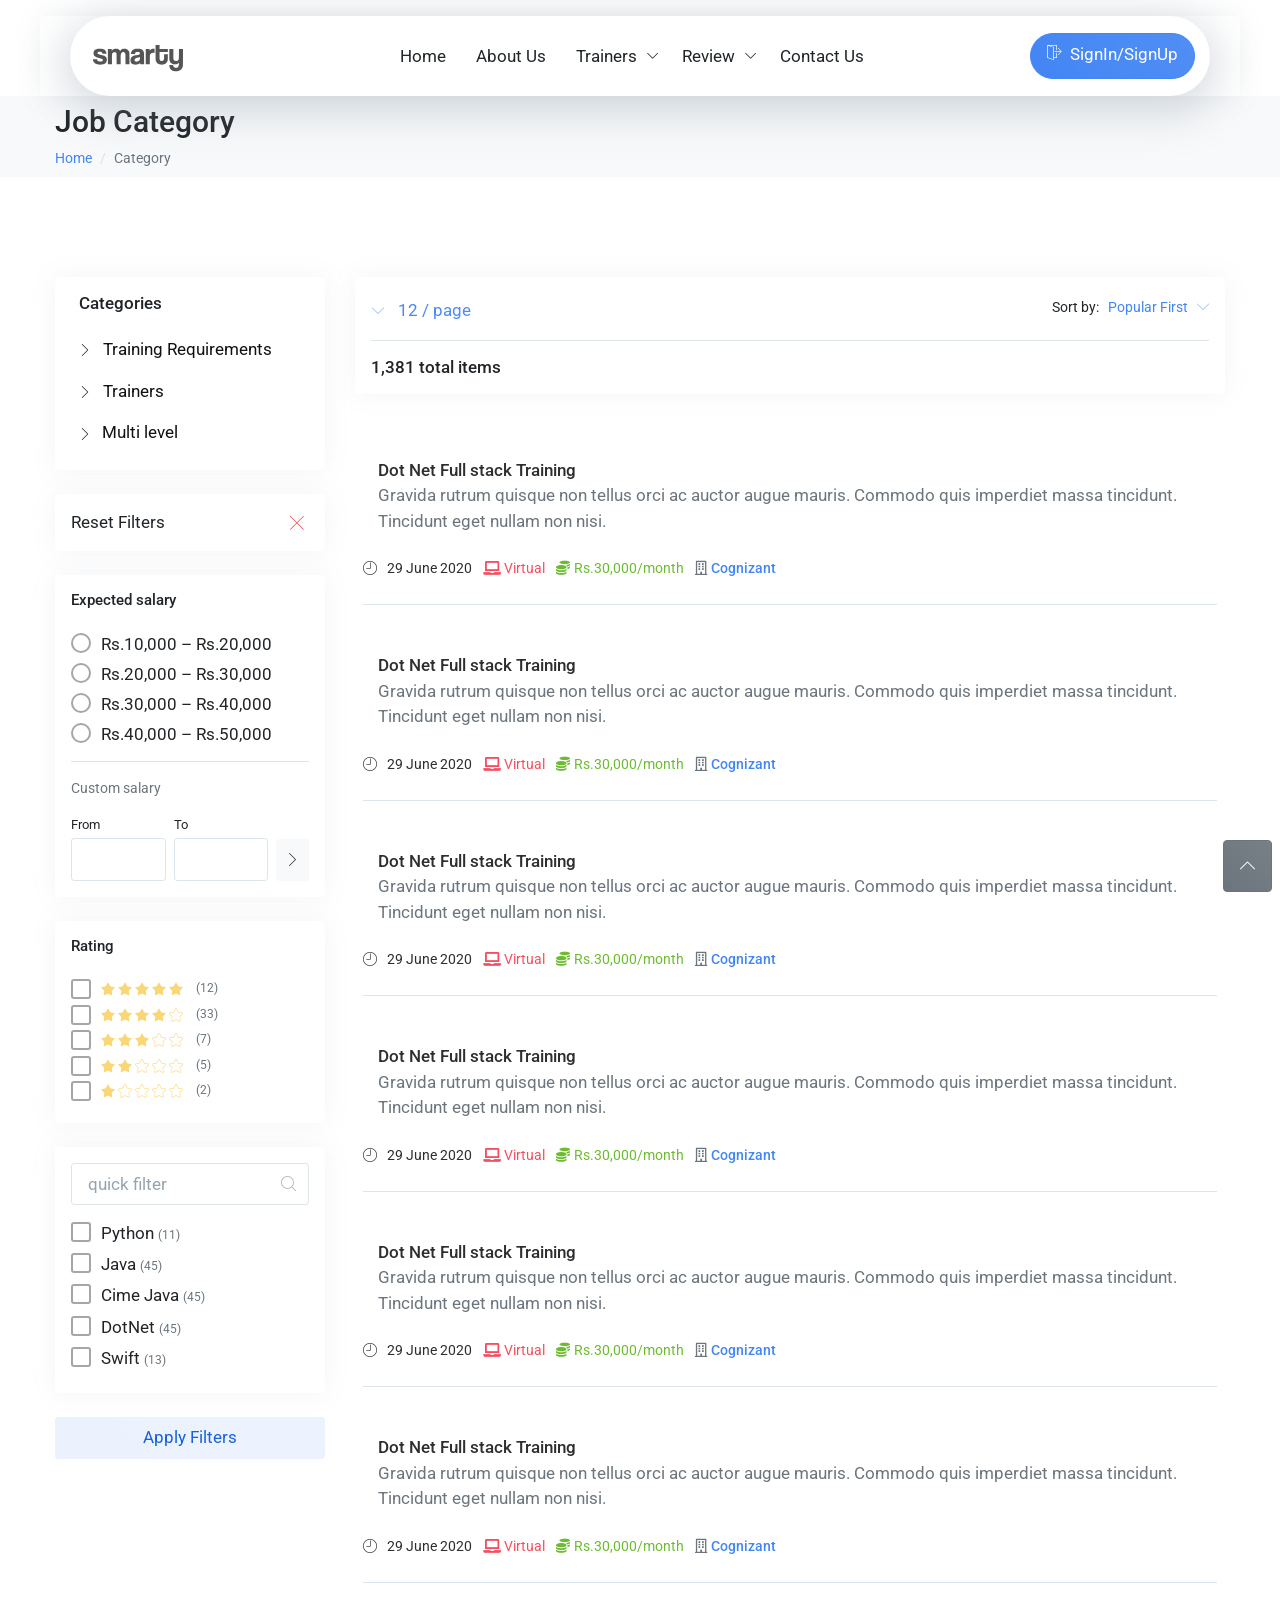
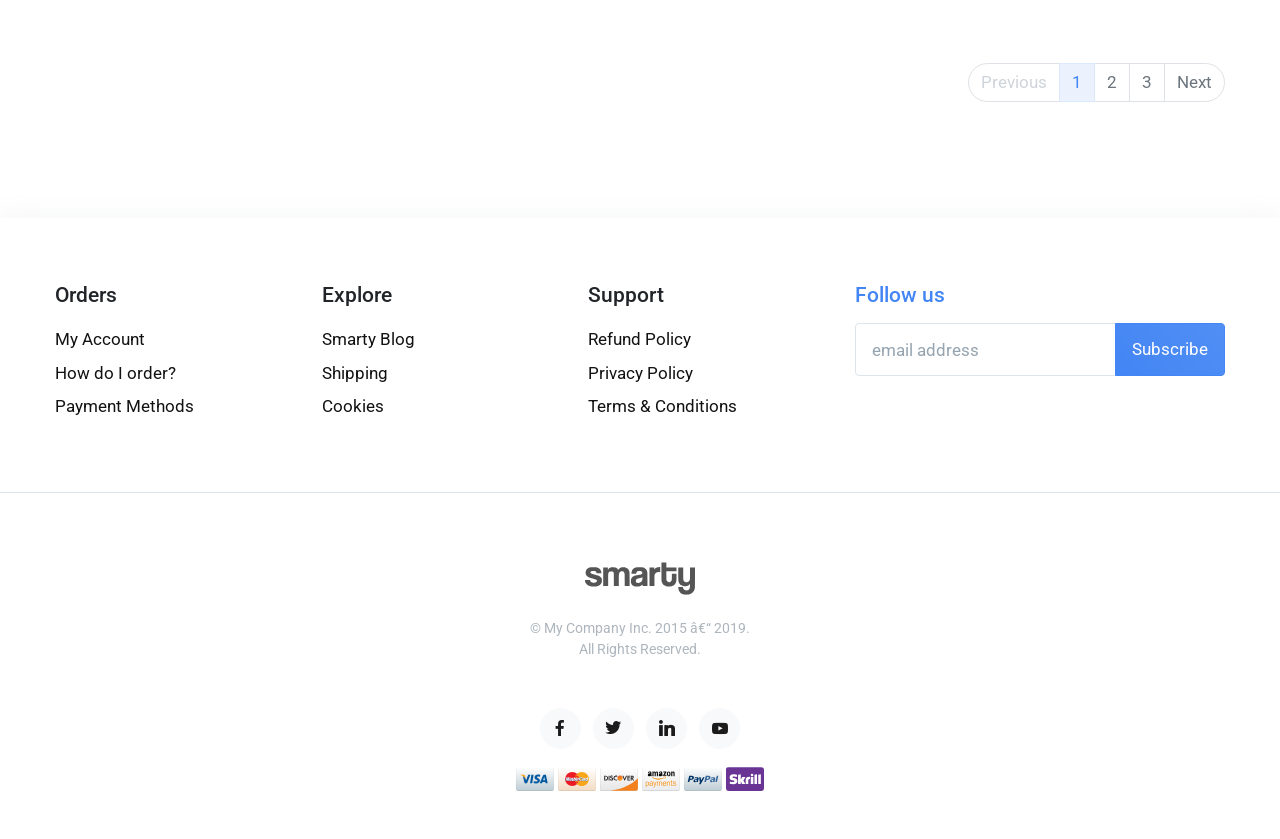
==== searchfunction.html @ 0357666d "trainers,training requirements added" ====
<!doctype html>
<html lang="en" xmlns="http://www.w3.org/1999/xhtml">
	<head>
		<title>Job_Portal</title>
		<meta name="description" content="...">

        <meta name="viewport" content="width=device-width, maximum-scale=5, initial-scale=1, user-scalable=0">
        <!--[if IE]><meta http-equiv='X-UA-Compatible' content='IE=edge,chrome=1'><![endif]-->

        <!-- up to 10% speed up for external res -->
        <link rel="dns-prefetch" href="https://fonts.googleapis.com/">
        <link rel="dns-prefetch" href="https://fonts.gstatic.com/">
        <link rel="preconnect" href="https://fonts.googleapis.com/">
		<link rel="preconnect" href="https://fonts.gstatic.com/">
		<link rel="stylesheet" href="https://cdnjs.cloudflare.com/ajax/libs/font-awesome/5.15.1/css/all.min.css" integrity="sha512-+4zCK9k+qNFUR5X+cKL9EIR+ZOhtIloNl9GIKS57V1MyNsYpYcUrUeQc9vNfzsWfV28IaLL3i96P9sdNyeRssA==" crossorigin="anonymous" />
		
        <!-- preloading icon font is helping to speed up a little bit -->
        <link rel="preload" href="assets/fonts/flaticon/Flaticon.woff2" as="font" type="font/woff2" crossorigin>

        <link rel="stylesheet" href="assets/css/core.min.css">
        <link rel="stylesheet" href="assets/css/vendor_bundle.min.css">
        <link rel="stylesheet" href="https://fonts.googleapis.com/css?family=Roboto:300,400,500,700&amp;display=swap">

		<!-- favicon -->
		<link rel="shortcut icon" href="favicon.ico">
		<link rel="apple-touch-icon" href="demo.files/logo/icon_512x512.png">

		<link rel="manifest" href="assets/images/manifest/manifest.json">
		<meta name="theme-color" content="#377dff">

	</head>

	<!--

		Available Body Classes
			.layout-boxed 					- boxed layout (ignored if any .header-* class is present)

			.header-scroll-reveal  			- header : hide on scroll down and reveal on scroll up
			.header-sticky  				- header : always visible on top
			.header-over  					- header : over slider|parallax|image (next section must contain a large image, else will be indistinguishable)

				Possible header combinations:
					.header-over + .header-scroll-reveal
					.header-over + .header-sticky
						* NOTE: if .header-sticky + .header-scroll-reveal are both used, .header-scroll-reveal is ignored


			.bg-cover .bg-fixed 			- both classes used with .layout-boxed to set a background image via style="background-image:url(...)"
	-->
	<body>

		<div id="wrapper">


			<!-- HEADER -->
            <header id="header" class="container position-relative shadow-xs">
                <div class="ml--15 mr--15 pl--15 pr--15 mt-3 row-pill  bg-white rounded left-0 right-0 shadow-xlg">

                     <!-- NAVBAR ---->
                    <div class=" position-relative">
    
                        <nav class="navbar navbar-expand-lg navbar-light justify-content-lg-between justify-content-md-inherit">
    
                            <div class="align-items-start">
    
                                <!-- mobile menu button : show -->
                                <button class="navbar-toggler" type="button" data-toggle="collapse" data-target="#navbarMainNav" aria-controls="navbarMainNav" aria-expanded="false" aria-label="Toggle navigation">
                                    <svg width="25" viewBox="0 0 20 20">
                                        <path d="M 19.9876 1.998 L -0.0108 1.998 L -0.0108 -0.0019 L 19.9876 -0.0019 L 19.9876 1.998 Z"></path>
                                        <path d="M 19.9876 7.9979 L -0.0108 7.9979 L -0.0108 5.9979 L 19.9876 5.9979 L 19.9876 7.9979 Z"></path>
                                        <path d="M 19.9876 13.9977 L -0.0108 13.9977 L -0.0108 11.9978 L 19.9876 11.9978 L 19.9876 13.9977 Z"></path>
                                        <path d="M 19.9876 19.9976 L -0.0108 19.9976 L -0.0108 17.9976 L 19.9876 17.9976 L 19.9876 19.9976 Z"></path>
                                    </svg>
                                </button>
                                
                        
    
                                <!-- 
                                    Logo : height: 70px max
                                -->
                                <a class="navbar-brand pl-2" href="index.html">
                                    <img src="assets/images/logo/logo_dark.svg" width="90" height="70" alt="...">
                                </a>
    
                            </div>
    
    
    
    
                            <!-- Menu -->
                            <div class="collapse navbar-collapse navbar-animate-fadein justify-content-center" id="navbarMainNav">
    
    
                                <!-- MOBILE MENU NAVBAR -->
                                <div class="navbar-xs d-none"><!-- .sticky-top -->
    
                                    <!-- mobile menu button : close -->
                                    <button class="navbar-toggler pt-0" type="button" data-toggle="collapse" data-target="#navbarMainNav" aria-controls="navbarMainNav" aria-expanded="false" aria-label="Toggle navigation">
                                        <svg width="20" viewBox="0 0 20 20">
                                            <path d="M 20.7895 0.977 L 19.3752 -0.4364 L 10.081 8.8522 L 0.7869 -0.4364 L -0.6274 0.977 L 8.6668 10.2656 L -0.6274 19.5542 L 0.7869 20.9676 L 10.081 11.679 L 19.3752 20.9676 L 20.7895 19.5542 L 11.4953 10.2656 L 20.7895 0.977 Z"></path>
                                        </svg>
                                    </button>
    
                                    <!-- 
                                        Mobile Menu Logo 
                                        Logo : height: 70px max
                                    -->
                                    <a class="navbar-brand" href="index.html">
                                        <img src="assets/images/logo/logo_dark.svg" width="110" height="70" alt="...">
                                    </a>
                                
                                    

                                
                                
    
                                </div>
                                <!-- /MOBILE MENU NAVBAR -->
    
    
    
                                <!-- NAVIGATION -->
                                <ul class="navbar-nav">
    
                                    <!-- home -->
                                    <li class="nav-item">
    
                                        <a class="nav-link" href="index.html">
                                            Home
                                        </a>
    
                                    </li>
    
                                    <!-- about -->
                                    <li class="nav-item">
    
                                        <a class="nav-link" href="niche.realestate-about.html">
                                            About Us
                                        </a>
    
                                    </li>
    
                                    <!-- pages -->
                                    <li class="nav-item dropdown">
    
                                        <a class="nav-link dropdown-toggle" href="#" data-toggle="dropdown" aria-haspopup="true" aria-expanded="false" id="mainNavFeatures">
                                            Trainers
                                        </a>
    
                                        <ul class="dropdown-menu dropdown-menu-clean dropdown-menu-hover" aria-labelledby="mainNavFeatures">
    
                                            <li class="dropdown-item">
                                                <a class="dropdown-link" href="niche.realestate-category.html">Category</a>
                                            </li>
    
                                            <li class="dropdown-item">
                                                <a class="dropdown-link" href="niche.realestate-item.html">Property View</a>
                                            </li>
    
                                        </ul>
    
                                    </li>

                                    <li class="nav-item dropdown">
    
                                        <a class="nav-link dropdown-toggle" href="#" data-toggle="dropdown" aria-haspopup="true" aria-expanded="false" id="mainNavFeatures">
                                            Review
                                        </a>
    
                                        <ul class="dropdown-menu dropdown-menu-clean dropdown-menu-hover" aria-labelledby="mainNavFeatures">
    
                                            <li class="dropdown-item">
                                                <a class="dropdown-link" href="niche.realestate-category.html">Company review</a>
                                            </li>
    
                                            <li class="dropdown-item">
                                                <a class="dropdown-link" href="niche.realestate-item.html">Trainer reviews</a>
                                            </li>
    
                                        </ul>
    
                                    </li>
    
    
                                    <!-- about -->
                                    <li class="nav-item">
    
                                        <a class="nav-link" href="niche.realestate-contact.html">
                                            Contact Us
                                        </a>
    
                                    </li>
    
    
                
    
    
                                </ul>
                                <!-- /NAVIGATION -->
    
    
                            </div>
                        
                            <ul class=" list-unstyled mb-0  d-flex align-items-end " id="asdf">
    
                                <li class="nav-item dropdown">
                        
                                        <a class="nav-link dropdown-toggle btn btn-sm btn-pill btn-primary text-white  d-none d-lg-inline-block d-md-inline-block " type="button" data-toggle="dropdown"  aria-haspopup="true" aria-expanded="false"  id="loginorRegisterFeatures" >
                                            <span class="group-icon">
                                                <i class="fi fi-exit mr-2 pb-1 fs--15"></i>SignIn/SignUp

                                            </span> 	
                                        </a>
    
                                        <ul class="dropdown-menu dropdown-menu-invert  dropdown-menu-clean" aria-labelledby="loginorRegisterFeatures" >
    
                                            <li class="dropdown-item">
                                                <a class="dropdown-link js-ajax-modal" href="#"	data-href="_ajax/modal_signin_md.html"
                                                data-ajax-modal-size="modal-md"
                                                data-ajax-modal-centered="true"
                                                data-ajax-modal-backdrop="static">
                                                Login As Trainer</a>
                                            </li>
                                            <li class="dropdown-item">
                                                <a class="dropdown-link js-ajax-modal" href="#"	data-href="_ajax/modal_signin_md.html"
                                                data-ajax-modal-size="modal-md"
                                                data-ajax-modal-centered="true"
                                                data-ajax-modal-backdrop="static">
                                                Login </a>
                                            </li>
                                            <li class="dropdown-item">
                                                <a class="dropdown-link js-ajax-modal" href="#"	data-href="_ajax/modal_signin_md.html"
                                                data-ajax-modal-size="modal-md"
                                                data-ajax-modal-centered="true"
                                                data-ajax-modal-backdrop="static">
                                                Register</a>
                                            </li>
                                            <li class="dropdown-item">
                                                <a class="dropdown-link js-ajax-modal" href="#"	data-href="_ajax/modal_signin_md.html"
                                                data-ajax-modal-size="modal-md"
                                                data-ajax-modal-centered="true"
                                                data-ajax-modal-backdrop="static">
                                                Register as Trainer</a>
                                            </li>
    
                        
    
                                        </ul>
    
                                
                                    
    
                                </li>
    
                            </ul>

                            <!-- OPTIONS -->
                            <ul class=" d-none d-sm-none list-unstyled mb-0 d-flex justify-content-end mr-0">

                                <li class=" mx-1 dropdown">

                                    <a href="#" aria-label="Account Options" id="dropdownAccountOptions" class="btn btn-sm rounded-circle btn-primary btn-soft-static shadow-none" data-toggle="dropdown" aria-expanded="false" aria-haspopup="true">
                                        <span class="group-icon">
                                            <i class="fi fi-user-male"></i>
                                            <i class="fi fi-close"></i>
                                        </span>
                                    </a>


                    
                                    <div aria-labelledby="dropdownAccountOptions" class="prefix-link-icon prefix-icon-dot dropdown-menu dropdown-menu-clean dropdown-menu-invert dropdown-click-ignore p-0 mt--18 fs--15">
                                    
                                        
                                        
                                        <a class="dropdown-link js-ajax-modal dropdown-item text-truncate font-weight-light" href="#"	data-href="#"
                                        data-ajax-modal-size="modal-md"
                                        data-ajax-modal-centered="true"
                                        data-ajax-modal-backdrop="static">
                                        Login As Trainer</a>
                                        <a class="dropdown-link js-ajax-modal dropdown-item text-truncate font-weight-light" href="#"	data-href="_ajax/modal_signin_md.html"
                                        data-ajax-modal-size="modal-md"
                                        data-ajax-modal-centered="true"
                                        data-ajax-modal-backdrop="static">
                                        Login </a>
                                        <a class="dropdown-link js-ajax-modal dropdown-item text-truncate font-weight-light" href="#"	data-href="_ajax/modal_signin_md.html"
                                        data-ajax-modal-size="modal-md"
                                        data-ajax-modal-centered="true"
                                        data-ajax-modal-backdrop="static">
                                        Register As Trainer</a>
                                        <a class="dropdown-link js-ajax-modal dropdown-item text-truncate font-weight-light" href="#"	data-href="_ajax/modal_signin_md.html"
                                        data-ajax-modal-size="modal-md"
                                        data-ajax-modal-centered="true"
                                        data-ajax-modal-backdrop="static">
                                        Register</a>
                                    
                                        <!-- <div class="dropdown-divider mb-0"></div>
                                        <a href="#!" title="Log Out" class="prefix-icon-ignore dropdown-footer dropdown-custom-ignore">
                                            <i class="fi fi-power float-start"></i>
                                            Signout
                                        </a> -->
                                    </div>

                                </li>


                            </ul>
                            <!-- /OPTIONS -->
                            
                        
    
    
    
                        
                            

                            
                            

                            
                            
                            <!-- OPTIONS -->
                        
                            <!-- /OPTIONS -->
                            
    
    
    
                        </nav>
    
                    </div>
                    <!-- /NAVBAR -->
                </div>

            </header>
            <!-- /HEADER -->


		
            <!-- PAGE TITLE -->
            <section class="bg-light p-0">
                <div class="container py-2">

                    <h1 class="h3">
                        Job Category
                    </h1>

                    <nav aria-label="breadcrumb">
                        <ol class="breadcrumb fs--14">
                            <li class="breadcrumb-item"><a href="index.html">Home</a></li>
                            <li class="breadcrumb-item active" aria-current="page">Category</li>
                        </ol>
                    </nav>

                </div>
            </section>
            <!-- /PAGE TITLE -->

		




			<!-- -->
			<section>
				<div class="container">

					<div class="row">

						<!-- sidebar -->
						<div class="col-12 col-sm-12 col-md-12 col-lg-3 mb--60">


							<!-- CATEGORIES -->
							<nav class="nav-deep nav-deep-light mb-4 shadow-xs shadow-none-md shadow-none-xs px-4 pb-3 p-0-md p-0-xs rounded">

								<!-- mobile trigger : categories -->
								<button class="clearfix btn btn-toggle btn-sm btn-block text-align-left shadow-md border rounded mb-1 d-block d-lg-none" data-target="#nav_responsive" data-toggle-container-class="d-none d-sm-block bg-white shadow-md border animate-fadein rounded p-3">
									<span class="group-icon px-2 py-2 float-end">
										<i class="fi fi-bars-2"></i>
										<i class="fi fi-close"></i>
									</span>

									<span class="h5 py-2 m-0 float-start">
										Categories
									</span>
								</button>

								<!-- desktop only -->
								<h5 class="h6 pt-3 pb-3 m-0 d-none d-lg-block">
									Categories
								</h5>


								<!-- navigation -->
								<ul id="nav_responsive" class="nav flex-column d-none d-lg-block">

									<li class="nav-item">
										<a class="nav-link px-0" href="trainingrequirements.html">

										

											<i class="fi fi-arrow-end m-0 fs--12"></i> 
											<span class="px-2 d-inline-block">
												Training Requirements
											</span>
										</a>
									</li>

									<li class="nav-item">
										<a class="nav-link px-0" href="trainers.html">
											<i class="fi fi-arrow-end m-0 fs--12"></i> 
											<span class="px-2 d-inline-block">
												Trainers
											</span>
										</a>
									</li>


									<li class="nav-item">
										<a class="nav-link px-0" href="#">
											<span class="group-icon">
												<i class="fi fi-arrow-end"></i>
												<i class="fi fi-arrow-down"></i>
											</span>

											<span class="px-2 d-inline-block">
												Multi level
											</span>
										</a>

										<ul class="nav flex-column px-3">
											<li class="nav-item">
												<a class="nav-link" href="#">
													Option 1
												</a>
											</li>
											<li class="nav-item">
												<a class="nav-link" href="#">
													Option 2
												</a>
											</li>
											<li class="nav-item">
												<a class="nav-link" href="#">
													Option 3
												</a>
											</li>
										</ul>

									</li>

								</ul>

							</nav>
							<!-- /CATEGORIES -->



							<!-- mobile trigger : filters -->
							<button class="clearfix btn btn-toggle btn-sm btn-block text-align-left shadow-md border rounded mb-1 d-block d-lg-none" data-target="#sidebar_filters" data-toggle-container-class="d-none d-sm-block bg-white shadow-md border animate-fadein rounded p-3 fullscreen" data-toggle-body-class="overflow-hidden">
								<i class="px-2 py-2 fs--15 float-start fi fi-eq-horizontal"></i>
								<span class="h5 py-2 m-0 float-start">
									Filters
								</span>
							</button>


							<form method="get" id="sidebar_filters" class="d-none d-lg-block">

								<!-- MOBILE ONLY -->
								<div class="bg-white pb-3 mb-4 d-block d-lg-none border-bottom">
									
									
									<i class="fi fi-eq-horizontal float-start"></i>
									<span class="h5 m-0 d-inline-block">
										Filters
									</span>

									<!-- mobile : exit fullscreen -->
									<a href="#" class="float-end btn-toggle text-dark mx-1" data-toggle-container-class="d-none d-sm-block bg-white shadow-md border animate-fadein rounded p-3 fullscreen" data-toggle-body-class="overflow-hidden" data-target="#sidebar_filters">
										<i class="fi fi-close"></i>
									</a>

								</div>
								<!-- /MOBILE ONLY -->





								<!-- Reset Filters -->
								<div class="card rounded b-0 shadow-xs d-block mb-4 p-3">
									<a href="#" class="text-danger float-end w--20 d-inline">
										<i class="fi fi-close"></i>
									</a>
									Reset Filters
								</div>
								<!-- /Reset Filters -->


								<!-- Price -->
								<div class="card rounded b-0 shadow-xs d-block mb-4 p-3">
									<h3 class="fs--15 mb-4">

										<a href="#" data-target-reset="#filter_price_list" class="form-advanced-reset hide-force text-danger float-end w--20 d-inline">
											<i class="fi fi-close"></i>
										</a>

										Expected salary
									</h3>

									<div id="filter_price_list">

										<label class="form-radio form-radio-primary clearfix d-block">
											<input type="radio" name="price" value="10:100">
											<i></i> Rs.10,000 &ndash; Rs.20,000
										</label>

										<label class="form-radio form-radio-primary clearfix d-block">
											<input type="radio" name="price" value="100:300">
											<i></i> Rs.20,000 &ndash; Rs.30,000
										</label>

										<label class="form-radio form-radio-primary clearfix d-block">
											<input type="radio" name="price" value="300:500">
											<i></i> Rs.30,000 &ndash; Rs.40,000
										</label>

										<label class="form-radio form-radio-primary clearfix d-block">
											<input type="radio" name="price" value="500:1000">
											<i></i> Rs.40,000 &ndash; Rs.50,000
										</label>

									


										<small class="text-muted d-block border-top mt-3 pt-3 mb-3">
											Custom salary
										</small>

										<div class="row gutters-xs">
											<div class="col-5">
												<label class="d-block fs--13 mb-1">From</label>
												<input type="number" class="form-control form-control-sm" value="">
											</div>
											<div class="col-5">
												<label class="d-block fs--13 mb-1">To</label>
												<input type="number" class="form-control form-control-sm" value="">
											</div>

											<div class="col-2">
												<button type="submit" class="btn btn-sm btn-block btn-light mt-4 px-2">
													<i class="fi fi-arrow-end m-0"></i>
												</button>
											</div>
										</div>

									</div>

								</div>

							


						


								<!-- Ratings -->
								<div class="card rounded b-0 shadow-xs d-block mb-4 p-3">
									<h3 class="fs--15 mb-4">Rating</h3>

									<label class="form-checkbox form-checkbox-primary clearfix d-block">
										<input type="checkbox" name="rating[]" value="5">
										<i></i> 

										<span class="rating-5 text-warning fs--14 float-start mt--3"></span> 
										<span class="text-muted fs--12 float-start mt--2">(12)</span>
									</label>

									<label class="form-checkbox form-checkbox-primary clearfix d-block">
										<input type="checkbox" name="rating[]" value="4">
										<i></i> 

										<span class="rating-4 text-warning fs--14 float-start mt--3"></span> 
										<span class="text-muted fs--12 float-start mt--2">(33)</span>
									</label>

									<label class="form-checkbox form-checkbox-primary clearfix d-block">
										<input type="checkbox" name="rating[]" value="3">
										<i></i> 

										<span class="rating-3 text-warning fs--14 float-start mt--3"></span> 
										<span class="text-muted fs--12 float-start mt--2">(7)</span>
									</label>

									<label class="form-checkbox form-checkbox-primary clearfix d-block">
										<input type="checkbox" name="rating[]" value="2">
										<i></i> 

										<span class="rating-2 text-warning fs--14 float-start mt--3"></span> 
										<span class="text-muted fs--12 float-start mt--2">(5)</span>
									</label>

									<label class="form-checkbox form-checkbox-primary clearfix d-block">
										<input type="checkbox" name="rating[]" value="1">
										<i></i> 

										<span class="rating-1 text-warning fs--14 float-start mt--3"></span> 
										<span class="text-muted fs--12 float-start mt--2">(2)</span>
									</label>

								</div>
								<!-- /Ratings -->


								<!-- Brands -->
								<div class="card rounded b-0 shadow-xs d-block mb-4 p-3">

									<div class="input-group-over">
										<input type="text" class="form-control form-control-sm iqs-input" data-container=".iqs-container" value="" placeholder="quick filter">
										<span class="fi fi-search btn btn-sm pl--12 pr--12 text-gray-500"></span>
									</div>

									<div class="iqs-container mt-3 scrollable-horizontal scrollable-styled-light max-h-250">

										<div class="iqs-item">

											<label class="form-checkbox form-checkbox-primary">
												<input type="checkbox" name="brand[]" value="1">
												<i></i> Python <span class="text-muted fs--12 d-inline-block">(11)</span>
											</label>

										</div>

										<div class="iqs-item">

											<label class="form-checkbox form-checkbox-primary">
												<input type="checkbox" name="brand[]" value="2">
												<i></i> Java <span class="text-muted fs--12 d-inline-block">(45)</span>
											</label>

										</div>
										
										<div class="iqs-item">

											<label class="form-checkbox form-checkbox-primary">
												<input type="checkbox" name="brand[]" value="2">
												<i></i>Cime Java <span class="text-muted fs--12 d-inline-block">(45)</span>
											</label>

										</div>

										<div class="iqs-item">

											<label class="form-checkbox form-checkbox-primary">
												<input type="checkbox" name="brand[]" value="3">
												<i></i> DotNet <span class="text-muted fs--12 d-inline-block">(45)</span>
											</label>

										</div>

										<div class="iqs-item">

											<label class="form-checkbox form-checkbox-primary">
												<input type="checkbox" name="brand[]" value="4">
												<i></i> Swift <span class="text-muted fs--12 d-inline-block">(13)</span>
											</label>

										</div>

									

									</div>

								</div>
								<!-- /Brands -->


								<!-- optional button -->
								<button type="submit" class="btn btn-primary btn-soft btn-sm btn-block">
									Apply Filters
								</button>

							</form>


						</div>
						<!-- /sidebar -->



						<!-- products -->
						<div class="col-12 col-sm-12 col-md-12 col-lg-9">


							<!-- additional filters -->
							<div class="shadow-xs bg-white mb-5 p-3 rounded clearfix">

								<div class="clearfix border-bottom pb-3 mb-3">
								
									<div class="float-start fs--14 position-relative mt-1">
										<a href="#" class="text-primary text-decoration-none btn p-0" data-toggle="dropdown" aria-expanded="false">
											<i class="fi fi-arrow-down-slim fs--12"></i> 12 / page
										</a>

										<ul class="dropdown-menu b-0 mt-3 rounded fs--15">
											<li class="dropdown-item active"><a href="#!" class="text-muted py-2 d-block">12 / page</a></li>
											<li class="dropdown-item"><a href="#!" class="text-muted py-2 d-block">36 / page</a></li>
											<li class="dropdown-item"><a href="#!" class="text-muted py-2 d-block">72 / page</a></li>
											<li class="dropdown-item"><a href="#!" class="text-muted py-2 d-block">100 / page</a></li>
										</ul>
									</div>

									<div class="float-end fs--14 position-relative mt-1">
										Sort by: &nbsp; <a href="#" class="text-primary text-decoration-none" data-toggle="dropdown" aria-expanded="false">
											Popular First &nbsp; 
											<i class="fi fi-arrow-down-slim fs--12"></i>
										</a>

										<ul class="dropdown-menu b-0 mt-3 rounded fs--15">
											<li class="dropdown-item active"><a href="#!" class="text-muted py-2 d-block">Popular First</a></li>
											<li class="dropdown-item"><a href="#!" class="text-muted py-2 d-block">Newest First</a></li>
											<li class="dropdown-item"><a href="#!" class="text-muted py-2 d-block">Avg. Customer Review</a></li>
											<li class="dropdown-item"><a href="#!" class="text-muted py-2 d-block">Price: Low to High</a></li>
											<li class="dropdown-item"><a href="#!" class="text-muted py-2 d-block">Price: High to Low</a></li>
										</ul>
									</div>

								</div>


								<h2 class="h6 mb-0">
									1,381 total items
								</h2>

							</div>
							<!-- /additional filters -->



							<!-- product list -->
							<div class="row gutters-xs--xs">


								<div class="col-12  mb-4 mb-2-xs">

									<div class="bg-white show-hover-container p-2 h-100">
											<!-- item -->
											<div class="clearfix border-bottom py-2 ">
												<div class="d-flex">
	
													
	
													<div class="col">
														<a href="forum-topic.html" class="h6 text-dark">
															Dot Net Full stack Training
														</a>
	
														<p>
															Gravida rutrum quisque non tellus orci ac auctor augue mauris. Commodo quis imperdiet massa tincidunt. Tincidunt eget nullam non nisi.
														</p>
													</div>
	
												</div>
	
												<ul class="list-inline  mt-2 text-muted fs--14">
												
													<li class="list-inline-item text-dark">
														<i class="fi fi-time float-start"></i> 29 June 2020
													</li>
													<li class="list-inline-item text-danger">
														<i class="fa fa-laptop" aria-hidden="true"></i> Virtual
													</li>
													<li class="list-inline-item text-success">
														<i class="fas fa-coins mr-1" aria-hidden="true"></i>Rs.30,000/month
													</li>
													<li class="list-inline-item ">
														<i class="far fa-building mr-1"></i><a href="#" class=" font-weight-medium ">Cognizant</a>
													</li>
												</ul>
											</div>
											<!-- /item -->
									</div>

								</div>
								<!-- /item -->
								<div class="col-12  mb-4 mb-2-xs">

									<div class="bg-white show-hover-container p-2 h-100">
											<!-- item -->
											<div class="clearfix border-bottom py-2 ">
												<div class="d-flex">
	
													
	
													<div class="col">
														<a href="forum-topic.html" class="h6 text-dark">
															Dot Net Full stack Training
														</a>
	
														<p>
															Gravida rutrum quisque non tellus orci ac auctor augue mauris. Commodo quis imperdiet massa tincidunt. Tincidunt eget nullam non nisi.
														</p>
													</div>
	
												</div>
	
												<ul class="list-inline  mt-2 text-muted fs--14">
												
													<li class="list-inline-item text-dark">
														<i class="fi fi-time float-start"></i> 29 June 2020
													</li>
													<li class="list-inline-item text-danger">
														<i class="fa fa-laptop" aria-hidden="true"></i> Virtual
													</li>
													<li class="list-inline-item text-success">
														<i class="fas fa-coins mr-1" aria-hidden="true"></i>Rs.30,000/month
													</li>
													<li class="list-inline-item ">
														<i class="far fa-building mr-1"></i><a href="#" class=" font-weight-medium ">Cognizant</a>
													</li>
												</ul>
											</div>
											<!-- /item -->
									</div>

								</div>
								<!-- /item -->
										<!-- item -->
								<div class="col-12  mb-4 mb-2-xs">

									<div class="bg-white show-hover-container p-2 h-100">
											<!-- item -->
											<div class="clearfix border-bottom py-2 ">
												<div class="d-flex">
	
													
	
													<div class="col">
														<a href="forum-topic.html" class="h6 text-dark">
															Dot Net Full stack Training
														</a>
	
														<p>
															Gravida rutrum quisque non tellus orci ac auctor augue mauris. Commodo quis imperdiet massa tincidunt. Tincidunt eget nullam non nisi.
														</p>
													</div>
	
												</div>
	
												<ul class="list-inline  mt-2 text-muted fs--14">
												
													<li class="list-inline-item text-dark">
														<i class="fi fi-time float-start"></i> 29 June 2020
													</li>
													<li class="list-inline-item text-danger">
														<i class="fa fa-laptop" aria-hidden="true"></i> Virtual
													</li>
													<li class="list-inline-item text-success">
														<i class="fas fa-coins mr-1" aria-hidden="true"></i>Rs.30,000/month
													</li>
													<li class="list-inline-item ">
														<i class="far fa-building mr-1"></i><a href="#" class=" font-weight-medium ">Cognizant</a>
													</li>
												</ul>
											</div>
											<!-- /item -->
									</div>

								</div>
								<!-- /item -->
								<div class="col-12  mb-4 mb-2-xs">

									<div class="bg-white show-hover-container p-2 h-100">
											<!-- item -->
											<div class="clearfix border-bottom py-2 ">
												<div class="d-flex">
	
													
	
													<div class="col">
														<a href="forum-topic.html" class="h6 text-dark">
															Dot Net Full stack Training
														</a>
	
														<p>
															Gravida rutrum quisque non tellus orci ac auctor augue mauris. Commodo quis imperdiet massa tincidunt. Tincidunt eget nullam non nisi.
														</p>
													</div>
	
												</div>
	
												<ul class="list-inline  mt-2 text-muted fs--14">
												
													<li class="list-inline-item text-dark">
														<i class="fi fi-time float-start"></i> 29 June 2020
													</li>
													<li class="list-inline-item text-danger">
														<i class="fa fa-laptop" aria-hidden="true"></i> Virtual
													</li>
													<li class="list-inline-item text-success">
														<i class="fas fa-coins mr-1" aria-hidden="true"></i>Rs.30,000/month
													</li>
													<li class="list-inline-item ">
														<i class="far fa-building mr-1"></i><a href="#" class=" font-weight-medium ">Cognizant</a>
													</li>
												</ul>
											</div>
											<!-- /item -->
									</div>

								</div>
								<!-- /item -->
								<div class="col-12  mb-4 mb-2-xs">

									<div class="bg-white show-hover-container p-2 h-100">
											<!-- item -->
											<div class="clearfix border-bottom py-2 ">
												<div class="d-flex">
	
													
	
													<div class="col">
														<a href="forum-topic.html" class="h6 text-dark">
															Dot Net Full stack Training
														</a>
	
														<p>
															Gravida rutrum quisque non tellus orci ac auctor augue mauris. Commodo quis imperdiet massa tincidunt. Tincidunt eget nullam non nisi.
														</p>
													</div>
	
												</div>
	
												<ul class="list-inline  mt-2 text-muted fs--14">
												
													<li class="list-inline-item text-dark">
														<i class="fi fi-time float-start"></i> 29 June 2020
													</li>
													<li class="list-inline-item text-danger">
														<i class="fa fa-laptop" aria-hidden="true"></i> Virtual
													</li>
													<li class="list-inline-item text-success">
														<i class="fas fa-coins mr-1" aria-hidden="true"></i>Rs.30,000/month
													</li>
													<li class="list-inline-item ">
														<i class="far fa-building mr-1"></i><a href="#" class=" font-weight-medium ">Cognizant</a>
													</li>
												</ul>
											</div>
											<!-- /item -->
									</div>

								</div>
								<!-- /item -->
								<div class="col-12  mb-4 mb-2-xs">

									<div class="bg-white show-hover-container p-2 h-100">
											<!-- item -->
											<div class="clearfix border-bottom py-2 ">
												<div class="d-flex">
	
													
	
													<div class="col">
														<a href="forum-topic.html" class="h6 text-dark">
															Dot Net Full stack Training
														</a>
	
														<p>
															Gravida rutrum quisque non tellus orci ac auctor augue mauris. Commodo quis imperdiet massa tincidunt. Tincidunt eget nullam non nisi.
														</p>
													</div>
	
												</div>
	
												<ul class="list-inline  mt-2 text-muted fs--14">
												
													<li class="list-inline-item text-dark">
														<i class="fi fi-time float-start"></i> 29 June 2020
													</li>
													<li class="list-inline-item text-danger">
														<i class="fa fa-laptop" aria-hidden="true"></i> Virtual
													</li>
													<li class="list-inline-item text-success">
														<i class="fas fa-coins mr-1" aria-hidden="true"></i>Rs.30,000/month
													</li>
													<li class="list-inline-item ">
														<i class="far fa-building mr-1"></i><a href="#" class=" font-weight-medium ">Cognizant</a>
													</li>
												</ul>
											</div>
											<!-- /item -->
									</div>

								</div>
								<!-- /item -->
								




							</div>
							<!-- /product list -->


							<!-- pagination -->
							<nav aria-label="pagination" class="mt-5">
								<ul class="pagination pagination-pill justify-content-end justify-content-center justify-content-md-end">

									<li class="page-item disabled">
										<a class="page-link" href="#" tabindex="-1" aria-disabled="true">Previous</a>
									</li>
									
									<li class="page-item active">
										<a class="page-link" href="#">1 <span class="sr-only">(current)</span></a>
									</li>
									
									<li class="page-item" aria-current="page">
										<a class="page-link" href="#">2</a>
									</li>
									
									<li class="page-item">
										<a class="page-link" href="#">3</a>
									</li>
									
									<li class="page-item">
										<a class="page-link" href="#">Next</a>
									</li>

								</ul>
							</nav>
							<!-- pagination -->
									


						</div>
						<!-- /products -->

					</div>

				</div>
			</section>
			<!-- / -->



		
			<!-- Footer -->
			<footer id="footer" class="shadow-xs">
		
				<div class="container py-5">
		
					<div class="row">
		
						<div class="col-12 col-lg-8">
		
							<div class="row mb-3">
		
								<!-- Col 1 -->
								<div class="col-12 col-lg-4 mb-1">
		
									<!-- mobile only : SOW Toggle Button -->
									<button
										class="clearfix btn btn-toggle btn-sm btn-block text-align-left shadow-md border rounded mb-1 d-block d-lg-none"
										data-target="#footer_c1"
										data-toggle-container-class="d-none d-sm-block bg-white shadow-md border animate-fadein rounded p-3">
		
										<span class="group-icon p-2 float-start">
											<i class="fi fi-bars-2"></i>
											<i class="fi fi-close"></i>
										</span>
		
										<span class="h5 py-2 m-0 float-start">
											Orders
										</span>
									</button>
		
									<!-- desktop only -->
									<h3 class="h5 py-3 m-0 d-none d-lg-block">
										Orders
									</h3>
		
		
									<!-- navigation -->
									<ul id="footer_c1" class="nav flex-column d-none d-lg-block">
										<li class="list-item">
											<a class="d-block py-1" href="#!">My Account</a>
										</li>
		
										<li class="list-item">
											<a class="d-block py-1" href="#!">How do I order?</a>
										</li>
		
										<li class="list-item">
											<a class="d-block py-1" href="#!">Payment Methods</a>
										</li>
									</ul>
		
								</div>
		
								<!-- Col 2 -->
								<div class="col-12 col-lg-4 mb-1">
		
									<!-- mobile only : SOW Toggle Button -->
									<button
										class="clearfix btn btn-toggle btn-sm btn-block text-align-left shadow-md border rounded mb-1 d-block d-lg-none"
										data-target="#footer_c2"
										data-toggle-container-class="d-none d-sm-block bg-white shadow-md border animate-fadein rounded p-3">
		
										<span class="group-icon p-2 float-start">
											<i class="fi fi-bars-2"></i>
											<i class="fi fi-close"></i>
										</span>
		
										<span class="h5 py-2 m-0 float-start">
											Explore
										</span>
									</button>
		
									<!-- desktop only -->
									<h3 class="h5 py-3 m-0 d-none d-lg-block">
										Explore
									</h3>
		
		
									<!-- navigation -->
									<ul id="footer_c2" class="nav flex-column d-none d-lg-block">
										<li class="list-item">
											<a class="d-block py-1" href="blog-page-sidebar.html">Smarty Blog</a>
										</li>
		
										<li class="list-item">
											<a class="d-block py-1" href="#!">Shipping</a>
										</li>
		
										<li class="list-item">
											<a class="d-block py-1" href="#!">Cookies</a>
										</li>
									</ul>
		
		
								</div>
		
								<!-- Col 3 -->
								<div class="col-12 col-lg-4 mb-1">
		
									<!-- mobile only : SOW Toggle Button-->
									<button
										class="clearfix btn btn-toggle btn-sm btn-block text-align-left shadow-md border rounded mb-1 d-block d-lg-none"
										data-target="#footer_c3"
										data-toggle-container-class="d-none d-sm-block bg-white shadow-md border animate-fadein rounded p-3">
		
										<span class="group-icon p-2 float-start">
											<i class="fi fi-bars-2"></i>
											<i class="fi fi-close"></i>
										</span>
		
										<span class="h5 py-2 m-0 float-start">
											Support
										</span>
		
									</button>
		
									<!-- desktop only -->
									<h3 class="h5 py-3 m-0 d-none d-lg-block">
										Support
									</h3>
		
		
									<!-- navigation -->
									<ul id="footer_c3" class="nav flex-column d-none d-lg-block">
										<li class="list-item">
											<a class="d-block py-1" href="#!">Refund Policy</a>
										</li>
		
										<li class="list-item">
											<a class="d-block py-1" href="#!">Privacy Policy</a>
										</li>
		
										<li class="list-item">
											<a class="d-block py-1" href="#!">Terms &amp; Conditions</a>
										</li>
									</ul>
		
								</div>
		
							</div>
		
						</div>
		
		
						<div class="col">
		
							<h5 class="text-primary my-3">
								Follow us
							</h5>
		
							<form novalidate class="bs-validate" method="post" action="#">
		
								<div class="input-group mb-3">
		
									<input required type="email" name="subscribe_email" value="" class="form-control"
										placeholder="email address" aria-label="email address">
		
									<div class="input-group-append">
										<button class="btn btn-primary">Subscribe</button>
									</div>
		
								</div>
		
							</form>
		
						</div>
		
					</div>
		
				</div>
		
		
				<div class="border-top">
					<div class="container text-center py-5">
		
						<!-- logo -->
						<span class="h--70 d-inline-flex align-items-center">
							<img src="assets/images/logo/logo_dark.svg" width="110" height="70" alt="...">
						</span>
		
						<p class="m-0 text-gray-500 fs--14">
		
							&copy; My Company Inc. 2015 – 2019.
		
							<br>
		
							All Rights Reserved.
		
						</p>
		
		
						<div class="mt-5">
		
							<!-- social -->
							<a href="#!" class="btn btn-sm btn-light transition-hover-top mb-2 rounded-circle" rel="noopener"
								aria-label="facebook page">
								<i class="fi fi-social-facebook"></i>
							</a>
		
							<a href="#!" class="btn btn-sm btn-light transition-hover-top mb-2 rounded-circle" rel="noopener"
								aria-label="twitter page">
								<i class="fi fi-social-twitter"></i>
							</a>
		
							<a href="#!" class="btn btn-sm btn-light transition-hover-top mb-2 rounded-circle" rel="noopener"
								aria-label="linkedin page">
								<i class="fi fi-social-linkedin"></i>
							</a>
		
							<a href="#!" class="btn btn-sm btn-light transition-hover-top mb-2 rounded-circle" rel="noopener"
								aria-label="youtube page">
								<i class="fi fi-social-youtube"></i>
							</a>
		
		
		
							<!-- credit cards -->
							<ul class="list-inline mb-0 mt-2">
		
								<li class="list-inline-item m-0">
									<img width="38" height="24" class="lazy" data-src="assets/images/credit_card/visa.svg"
										src="[data-uri]"
										alt="visa credit card icon">
								</li>
		
								<li class="list-inline-item m-0">
									<img width="38" height="24" class="lazy" data-src="assets/images/credit_card/mastercard.svg"
										src="[data-uri]"
										alt="mastercard credit card icon">
								</li>
		
								<li class="list-inline-item m-0">
									<img width="38" height="24" class="lazy" data-src="assets/images/credit_card/discover.svg"
										src="[data-uri]"
										alt="discover credit card icon">
								</li>
		
								<li class="list-inline-item m-0">
									<img width="38" height="24" class="lazy" data-src="assets/images/credit_card/amazon.svg"
										src="[data-uri]"
										alt="amazon credit card icon">
								</li>
		
								<li class="list-inline-item m-0">
									<img width="38" height="24" class="lazy" data-src="assets/images/credit_card/paypal.svg"
										src="[data-uri]"
										alt="paypal credit card icon">
								</li>
		
								<li class="list-inline-item m-0">
									<img width="38" height="24" class="lazy" data-src="assets/images/credit_card/skrill.svg"
										src="[data-uri]"
										alt="skrill credit card icon">
								</li>
		
								<!-- more vendors on assets/images/credit_card/ -->
		
							</ul>
		
						</div>
		
		
					</div>
				</div>
		
			</footer>
			<!-- /Footer -->
		

		</div><!-- /#wrapper -->

		<script src="assets/js/core.min.js"></script>
		
	</body>
</html>
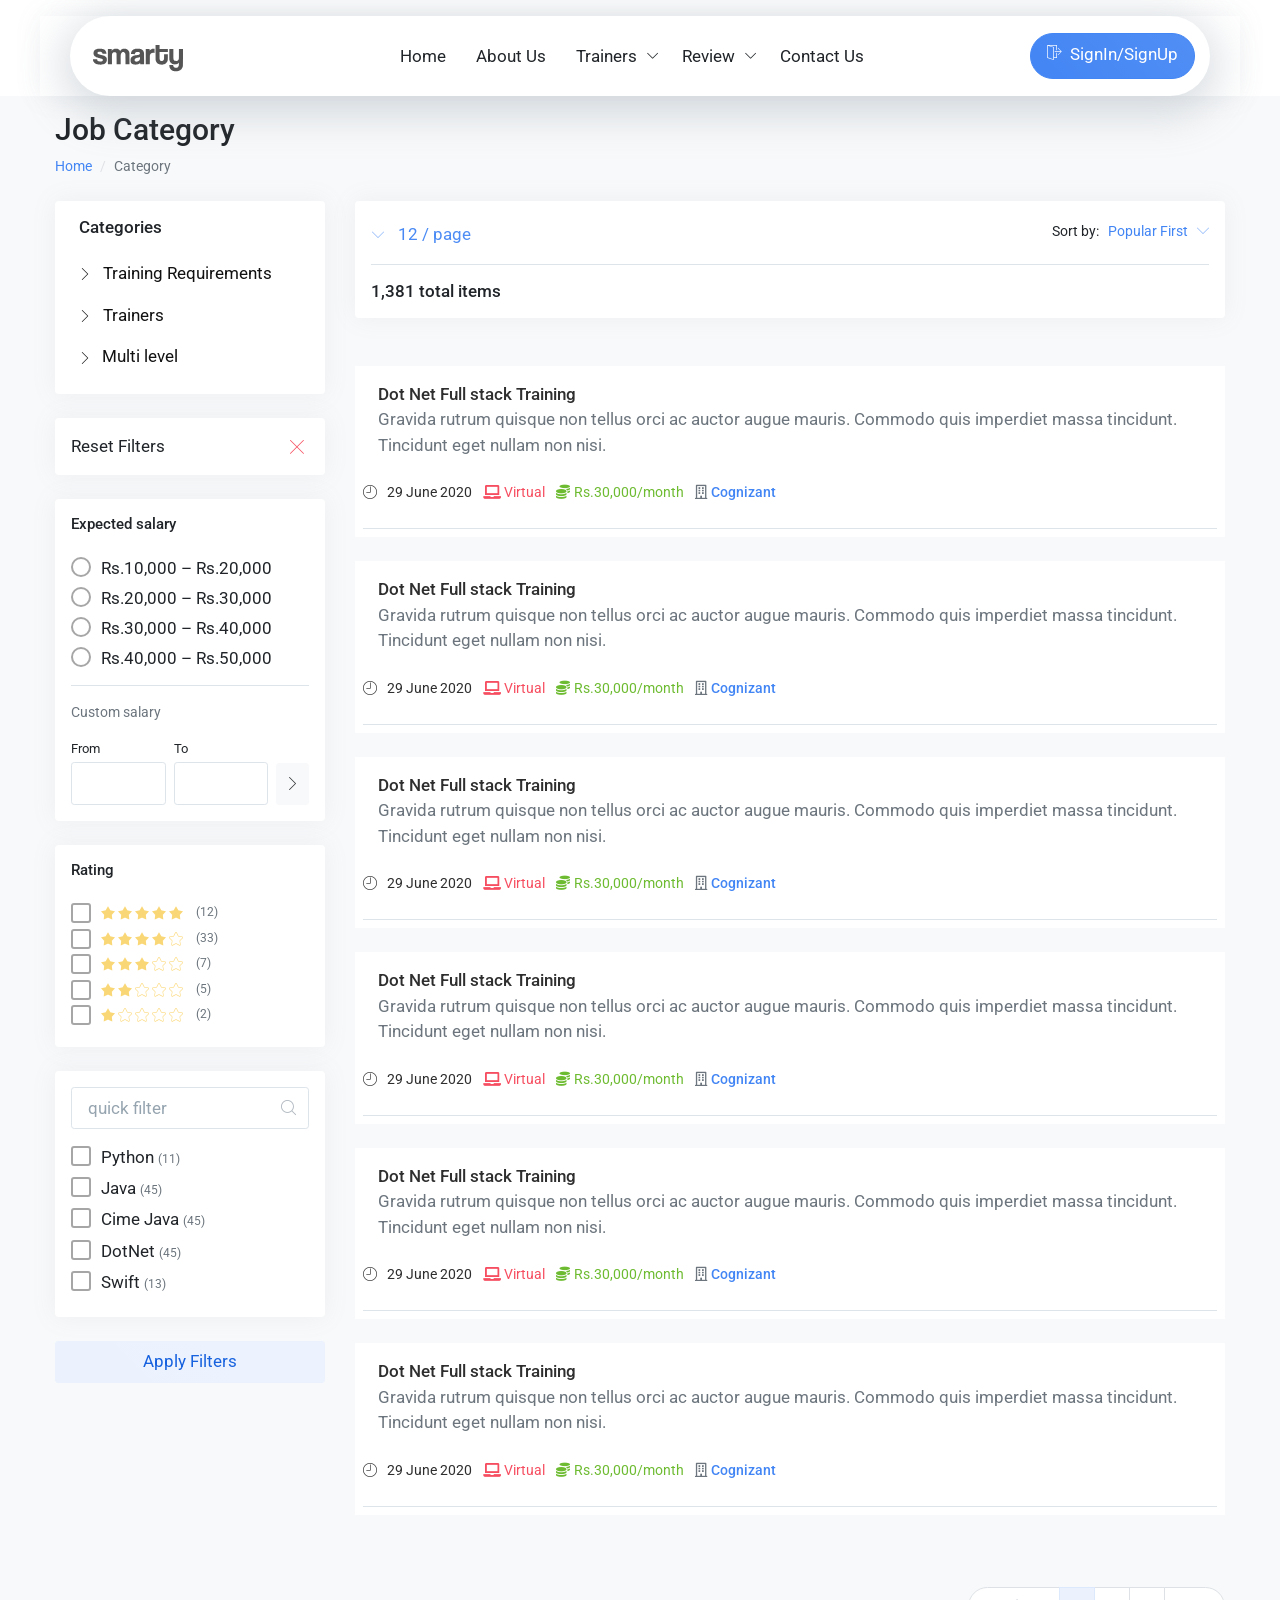
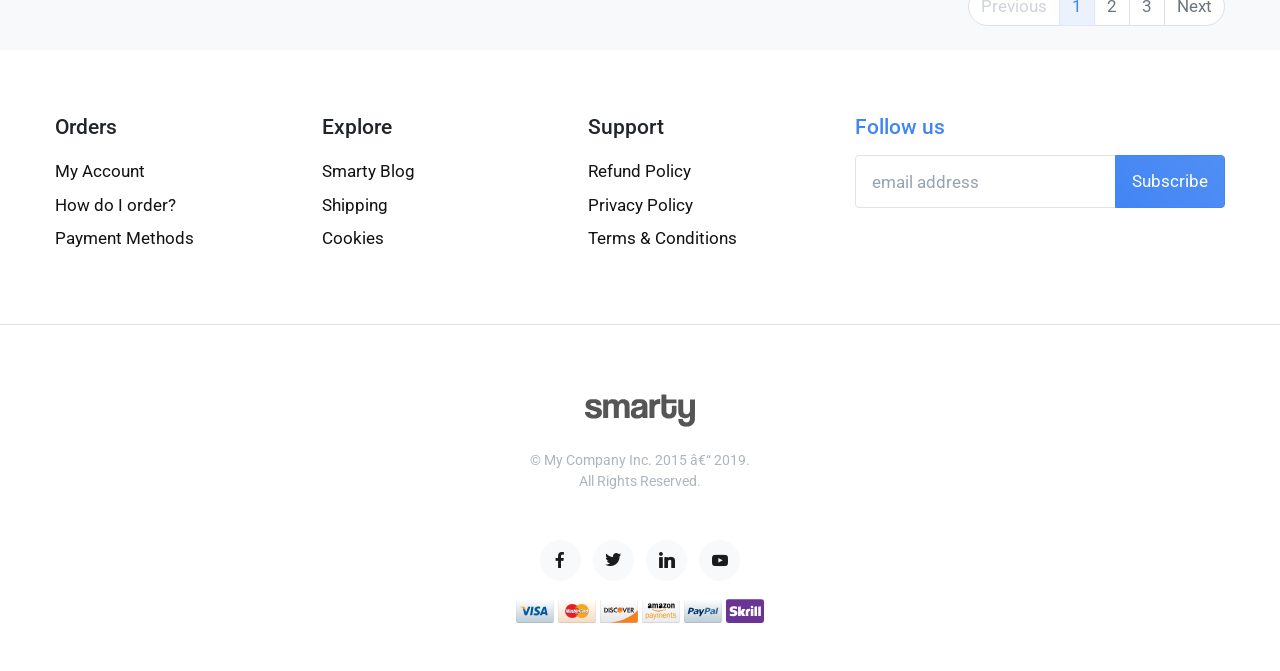
==== commit 203dfa16: "modified spacing issues" ====
--- a/searchfunction.html
+++ b/searchfunction.html
@@ -337,7 +337,7 @@
 
 		
             <!-- PAGE TITLE -->
-            <section class="bg-light p-0">
+            <section class="bg-light p-2">
                 <div class="container py-2">
 
                     <h1 class="h3">
@@ -361,7 +361,7 @@
 
 
 			<!-- -->
-			<section>
+			<section class="bg-light p-2">
 				<div class="container">
 
 					<div class="row">
@@ -371,7 +371,7 @@
 
 
 							<!-- CATEGORIES -->
-							<nav class="nav-deep nav-deep-light mb-4 shadow-xs shadow-none-md shadow-none-xs px-4 pb-3 p-0-md p-0-xs rounded">
+							<nav class="nav-deep nav-deep-light mb-4 shadow-xs bg-white shadow-none-md shadow-none-xs px-4 pb-3 p-0-md p-0-xs rounded">
 
 								<!-- mobile trigger : categories -->
 								<button class="clearfix btn btn-toggle btn-sm btn-block text-align-left shadow-md border rounded mb-1 d-block d-lg-none" data-target="#nav_responsive" data-toggle-container-class="d-none d-sm-block bg-white shadow-md border animate-fadein rounded p-3">
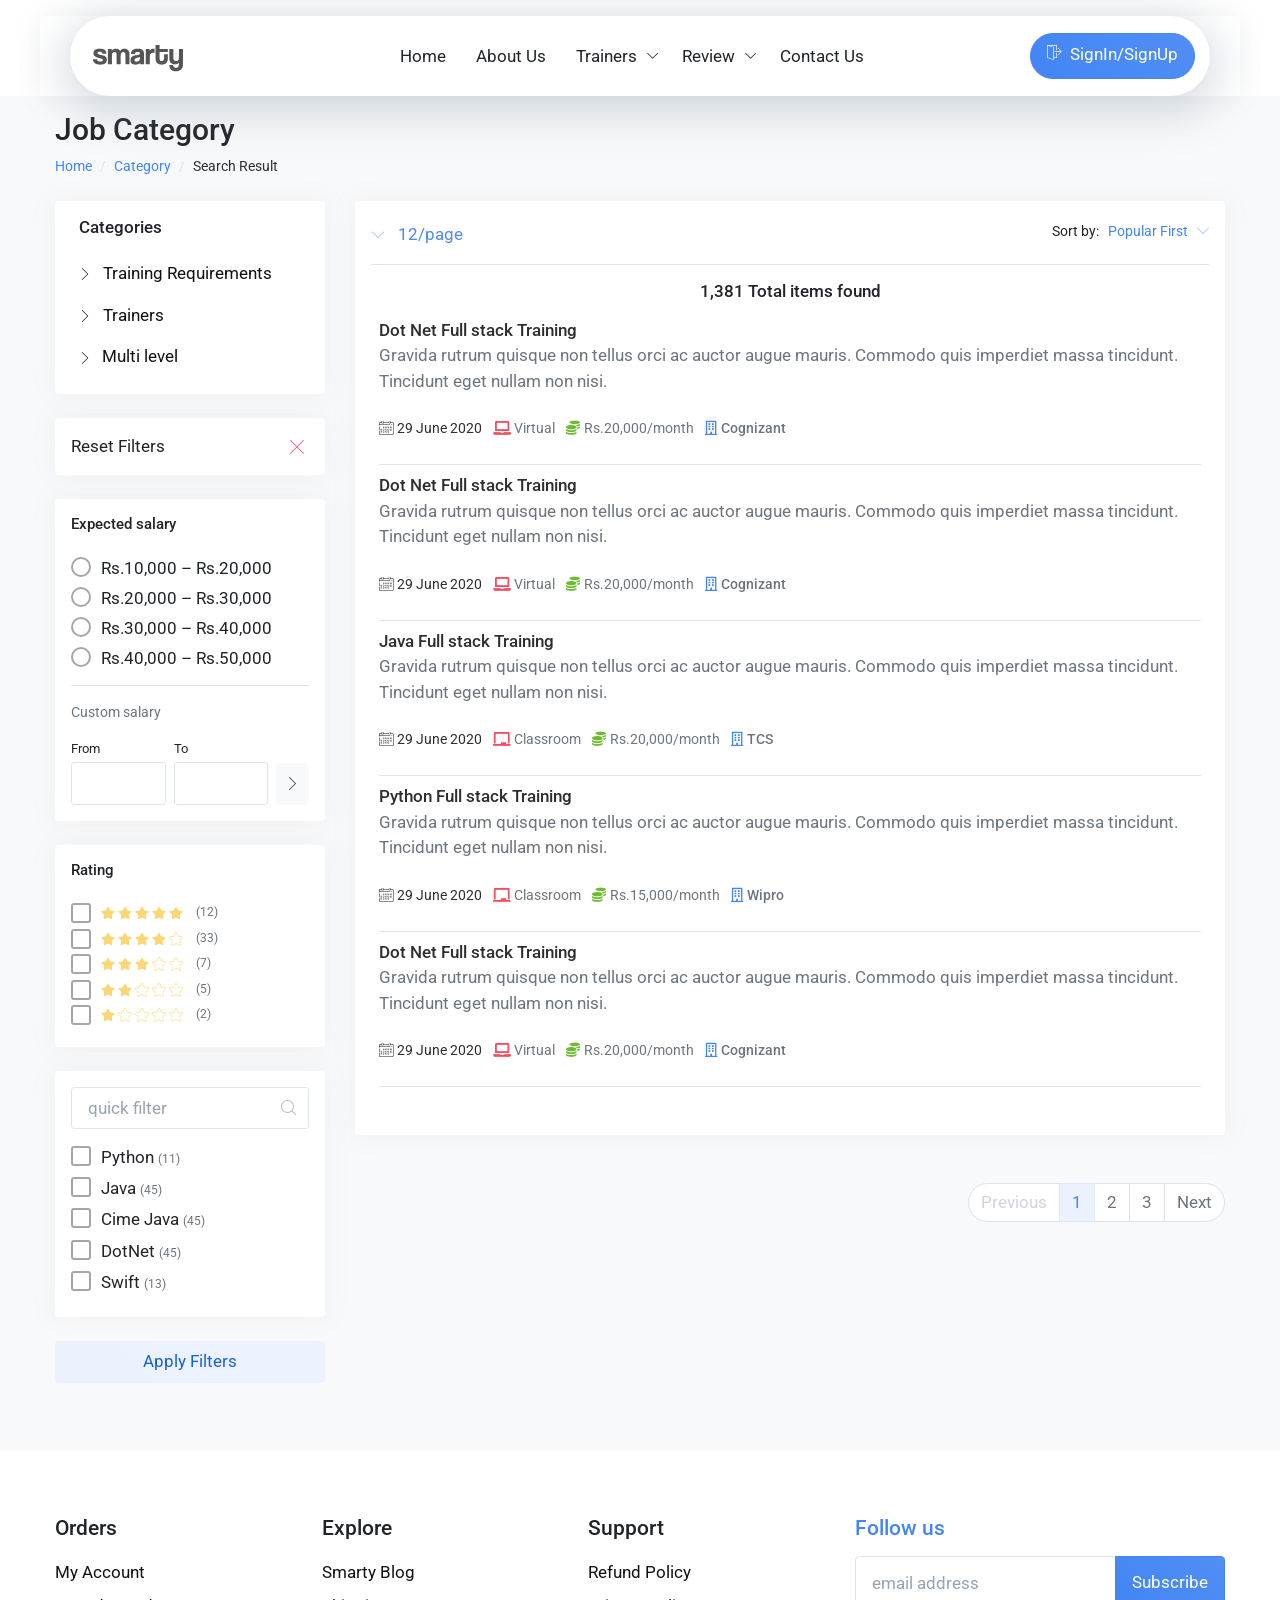
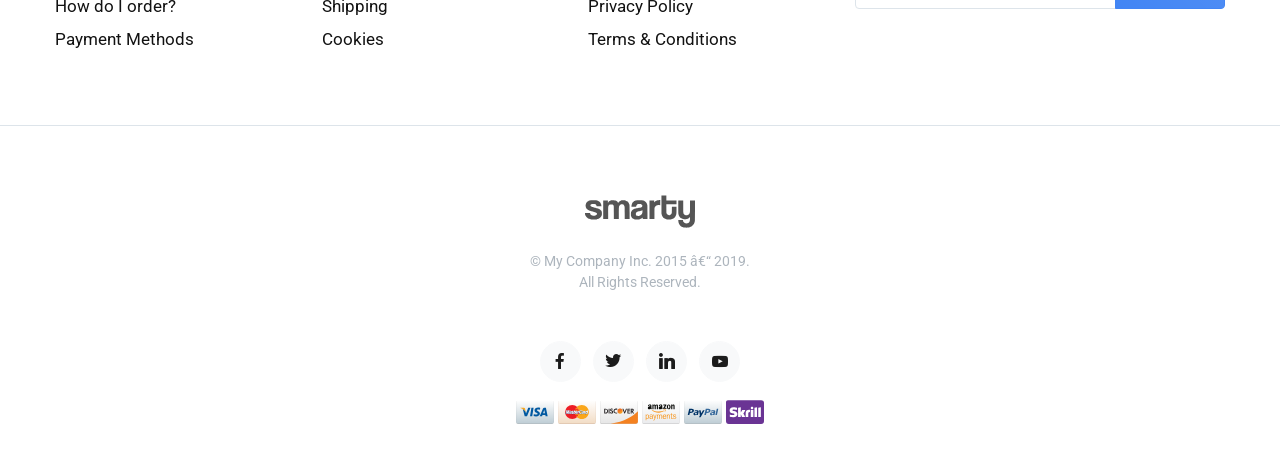
==== commit 192e293e: "modified requirements" ====
--- a/searchfunction.html
+++ b/searchfunction.html
@@ -27,6 +27,8 @@
 
 		<link rel="manifest" href="assets/images/manifest/manifest.json">
 		<meta name="theme-color" content="#377dff">
+		<link rel="stylesheet" href="style.css">
+
 
 	</head>
 
@@ -347,7 +349,9 @@
                     <nav aria-label="breadcrumb">
                         <ol class="breadcrumb fs--14">
                             <li class="breadcrumb-item"><a href="index.html">Home</a></li>
-                            <li class="breadcrumb-item active" aria-current="page">Category</li>
+							<li class="breadcrumb-item active" aria-current="page"><a href="searchfunction.html">Category</a></li>
+                            <li class="breadcrumb-item"><a href="trainingrequirements.html" class="text-dark">Search Result</a></li>
+							
                         </ol>
                     </nav>
 
@@ -667,7 +671,6 @@
 
 										</div>
 
-									
 
 									</div>
 
@@ -699,7 +702,7 @@
 								
 									<div class="float-start fs--14 position-relative mt-1">
 										<a href="#" class="text-primary text-decoration-none btn p-0" data-toggle="dropdown" aria-expanded="false">
-											<i class="fi fi-arrow-down-slim fs--12"></i> 12 / page
+											<i class="fi fi-arrow-down-slim fs--12"></i> 12/page
 										</a>
 
 										<ul class="dropdown-menu b-0 mt-3 rounded fs--15">
@@ -728,16 +731,10 @@
 								</div>
 
 
-								<h2 class="h6 mb-0">
-									1,381 total items
+								<h2 class="h6 text-center mb-0">
+									1,381 Total items found
 								</h2>
-
-							</div>
-							<!-- /additional filters -->
-
-
-
-							<!-- product list -->
+										<!-- product list -->
 							<div class="row gutters-xs--xs">
 
 
@@ -745,12 +742,12 @@
 
 									<div class="bg-white show-hover-container p-2 h-100">
 											<!-- item -->
-											<div class="clearfix border-bottom py-2 ">
+											<div class="clearfix border-bottom px-0 py-2 ">
 												<div class="d-flex">
 	
 													
 	
-													<div class="col">
+													<div class=" px-0">
 														<a href="forum-topic.html" class="h6 text-dark">
 															Dot Net Full stack Training
 														</a>
@@ -765,16 +762,159 @@
 												<ul class="list-inline  mt-2 text-muted fs--14">
 												
 													<li class="list-inline-item text-dark">
-														<i class="fi fi-time float-start"></i> 29 June 2020
-													</li>
-													<li class="list-inline-item text-danger">
-														<i class="fa fa-laptop" aria-hidden="true"></i> Virtual
-													</li>
-													<li class="list-inline-item text-success">
-														<i class="fas fa-coins mr-1" aria-hidden="true"></i>Rs.30,000/month
+														<i class="fi fi-calendar mr-1  float-start"></i> 29 June 2020
 													</li>
 													<li class="list-inline-item ">
-														<i class="far fa-building mr-1"></i><a href="#" class=" font-weight-medium ">Cognizant</a>
+														<i class="fa fa-laptop text-danger"></i><span class="text-muted"> Virtual</span>
+													</li>
+													<li class="list-inline-item ">
+														<i class="fas fa-coins mr-1 text-success" aria-hidden="true"></i>Rs.20,000/month
+													</li>
+													<li class="list-inline-item ">
+														<i class="far fa-building mr-1 text-primary"></i><a href="#" class=" font-weight-medium text-muted">Cognizant</a>
+													</li>
+												</ul>
+											</div>
+											<!-- /item -->
+											<!-- item -->
+											<div class="clearfix border-bottom py-2 ">
+												<div class="d-flex">
+	
+													
+	
+													<div class=" px-0">
+														<a href="forum-topic.html" class="h6 text-dark">
+															Dot Net Full stack Training
+														</a>
+	
+														<p>
+															Gravida rutrum quisque non tellus orci ac auctor augue mauris. Commodo quis imperdiet massa tincidunt. Tincidunt eget nullam non nisi.
+														</p>
+													</div>
+	
+												</div>
+	
+												<ul class="list-inline  mt-2 text-muted fs--14">
+												
+													<li class="list-inline-item text-dark">
+														<i class="fi fi-calendar mr-1 float-start"></i> 29 June 2020
+													</li>
+													<li class="list-inline-item ">
+														<i class="fa fa-laptop text-danger"></i><span class="text-muted"> Virtual</span>
+													</li>
+													<li class="list-inline-item ">
+														<i class="fas fa-coins mr-1 text-success" aria-hidden="true"></i>Rs.20,000/month
+													</li>
+													<li class="list-inline-item ">
+														<i class="far fa-building mr-1 text-primary"></i><a href="#" class=" font-weight-medium text-muted">Cognizant</a>
+													</li>
+												</ul>
+											</div>
+											<!-- /item -->
+													<!-- item -->
+											<div class="clearfix border-bottom py-2 ">
+												<div class="d-flex">
+	
+													
+	
+											
+													<div class=" px-0">
+														<a href="forum-topic.html" class="h6 text-dark">
+															Java Full stack Training
+														</a>
+	
+														<p>
+															Gravida rutrum quisque non tellus orci ac auctor augue mauris. Commodo quis imperdiet massa tincidunt. Tincidunt eget nullam non nisi.
+														</p>
+													</div>
+	
+												</div>
+	
+												<ul class="list-inline  mt-2 text-muted fs--14">
+												
+													<li class="list-inline-item text-dark">
+														<i class="fi fi-calendar mr-1 float-start"></i> 29 June 2020
+													</li>
+													<li class="list-inline-item ">
+														<i class="fa fa-chalkboard text-danger"></i><span class="text-muted"> Classroom</span>
+													</li>
+													<li class="list-inline-item ">
+														<i class="fas fa-coins mr-1 text-success" aria-hidden="true"></i>Rs.20,000/month
+													</li>
+													<li class="list-inline-item ">
+														<i class="far fa-building mr-1 text-primary"></i><a href="#" class=" font-weight-medium text-muted">TCS</a>
+													</li>
+												</ul>
+											</div>
+											<!-- /item -->
+												<!-- item -->
+												<div class="clearfix border-bottom py-2 ">
+													<div class="d-flex">
+		
+														
+		
+													
+														<div class=" px-0">
+															<a href="forum-topic.html" class="h6 text-dark">
+																Python Full stack Training
+															</a>
+		
+															<p>
+																Gravida rutrum quisque non tellus orci ac auctor augue mauris. Commodo quis imperdiet massa tincidunt. Tincidunt eget nullam non nisi.
+															</p>
+														</div>
+		
+													</div>
+		
+													<ul class="list-inline  mt-2 text-muted fs--14">
+												
+														<li class="list-inline-item text-dark">
+															<i class="fi fi-calendar mr-1 float-start"></i> 29 June 2020
+														</li>
+														<li class="list-inline-item ">
+															<i class="fa fa-chalkboard text-danger"></i> Classroom
+														</li>
+														<li class="list-inline-item ">
+															<i class="fas fa-coins mr-1 text-success" aria-hidden="true"></i>Rs.15,000/month
+														</li>
+														<li class="list-inline-item ">
+															<i class="far fa-building mr-1 text-primary"></i><a href="#" class=" font-weight-medium text-muted">Wipro</a>
+														</li>
+													</ul>
+												</div>
+												<!-- /item -->
+													<!-- item -->
+											<div class="clearfix border-bottom py-2 ">
+												<div class="d-flex">
+	
+													
+	
+												
+													<div class=" px-0">
+														<a href="forum-topic.html" class="h6 text-dark">
+															Dot Net Full stack Training
+														</a>
+	
+														<p>
+															Gravida rutrum quisque non tellus orci ac auctor augue mauris. Commodo quis imperdiet massa tincidunt. Tincidunt eget nullam non nisi.
+														</p>
+													</div>
+	
+												</div>
+	
+												<ul class="list-inline  mt-2 text-muted fs--14">
+												
+													<li class="list-inline-item text-dark">
+														<i class="fi fi-calendar mr-1 float-start"></i> 29 June 2020
+													</li>
+													<li class="list-inline-item ">
+														<i class="fa fa-laptop text-danger"></i><span class="text-muted"> Virtual</span>
+													</li>
+													<li class="list-inline-item ">
+														<i class="fas fa-coins mr-1 text-success" aria-hidden="true"></i>Rs.20,000/month
+													</li>
+													<li class="list-inline-item ">
+														<i class="far fa-building mr-1 text-primary"></i><a href="#" class=" font-weight-medium text-muted">Cognizant</a>
 													</li>
 												</ul>
 											</div>
@@ -782,225 +922,17 @@
 									</div>
 
 								</div>
-								<!-- /item -->
-								<div class="col-12  mb-4 mb-2-xs">
-
-									<div class="bg-white show-hover-container p-2 h-100">
-											<!-- item -->
-											<div class="clearfix border-bottom py-2 ">
-												<div class="d-flex">
-	
-													
-	
-													<div class="col">
-														<a href="forum-topic.html" class="h6 text-dark">
-															Dot Net Full stack Training
-														</a>
-	
-														<p>
-															Gravida rutrum quisque non tellus orci ac auctor augue mauris. Commodo quis imperdiet massa tincidunt. Tincidunt eget nullam non nisi.
-														</p>
-													</div>
-	
-												</div>
-	
-												<ul class="list-inline  mt-2 text-muted fs--14">
-												
-													<li class="list-inline-item text-dark">
-														<i class="fi fi-time float-start"></i> 29 June 2020
-													</li>
-													<li class="list-inline-item text-danger">
-														<i class="fa fa-laptop" aria-hidden="true"></i> Virtual
-													</li>
-													<li class="list-inline-item text-success">
-														<i class="fas fa-coins mr-1" aria-hidden="true"></i>Rs.30,000/month
-													</li>
-													<li class="list-inline-item ">
-														<i class="far fa-building mr-1"></i><a href="#" class=" font-weight-medium ">Cognizant</a>
-													</li>
-												</ul>
-											</div>
-											<!-- /item -->
-									</div>
-
-								</div>
-								<!-- /item -->
-										<!-- item -->
-								<div class="col-12  mb-4 mb-2-xs">
-
-									<div class="bg-white show-hover-container p-2 h-100">
-											<!-- item -->
-											<div class="clearfix border-bottom py-2 ">
-												<div class="d-flex">
-	
-													
-	
-													<div class="col">
-														<a href="forum-topic.html" class="h6 text-dark">
-															Dot Net Full stack Training
-														</a>
-	
-														<p>
-															Gravida rutrum quisque non tellus orci ac auctor augue mauris. Commodo quis imperdiet massa tincidunt. Tincidunt eget nullam non nisi.
-														</p>
-													</div>
-	
-												</div>
-	
-												<ul class="list-inline  mt-2 text-muted fs--14">
-												
-													<li class="list-inline-item text-dark">
-														<i class="fi fi-time float-start"></i> 29 June 2020
-													</li>
-													<li class="list-inline-item text-danger">
-														<i class="fa fa-laptop" aria-hidden="true"></i> Virtual
-													</li>
-													<li class="list-inline-item text-success">
-														<i class="fas fa-coins mr-1" aria-hidden="true"></i>Rs.30,000/month
-													</li>
-													<li class="list-inline-item ">
-														<i class="far fa-building mr-1"></i><a href="#" class=" font-weight-medium ">Cognizant</a>
-													</li>
-												</ul>
-											</div>
-											<!-- /item -->
-									</div>
-
-								</div>
-								<!-- /item -->
-								<div class="col-12  mb-4 mb-2-xs">
-
-									<div class="bg-white show-hover-container p-2 h-100">
-											<!-- item -->
-											<div class="clearfix border-bottom py-2 ">
-												<div class="d-flex">
-	
-													
-	
-													<div class="col">
-														<a href="forum-topic.html" class="h6 text-dark">
-															Dot Net Full stack Training
-														</a>
-	
-														<p>
-															Gravida rutrum quisque non tellus orci ac auctor augue mauris. Commodo quis imperdiet massa tincidunt. Tincidunt eget nullam non nisi.
-														</p>
-													</div>
-	
-												</div>
-	
-												<ul class="list-inline  mt-2 text-muted fs--14">
-												
-													<li class="list-inline-item text-dark">
-														<i class="fi fi-time float-start"></i> 29 June 2020
-													</li>
-													<li class="list-inline-item text-danger">
-														<i class="fa fa-laptop" aria-hidden="true"></i> Virtual
-													</li>
-													<li class="list-inline-item text-success">
-														<i class="fas fa-coins mr-1" aria-hidden="true"></i>Rs.30,000/month
-													</li>
-													<li class="list-inline-item ">
-														<i class="far fa-building mr-1"></i><a href="#" class=" font-weight-medium ">Cognizant</a>
-													</li>
-												</ul>
-											</div>
-											<!-- /item -->
-									</div>
-
-								</div>
-								<!-- /item -->
-								<div class="col-12  mb-4 mb-2-xs">
-
-									<div class="bg-white show-hover-container p-2 h-100">
-											<!-- item -->
-											<div class="clearfix border-bottom py-2 ">
-												<div class="d-flex">
-	
-													
-	
-													<div class="col">
-														<a href="forum-topic.html" class="h6 text-dark">
-															Dot Net Full stack Training
-														</a>
-	
-														<p>
-															Gravida rutrum quisque non tellus orci ac auctor augue mauris. Commodo quis imperdiet massa tincidunt. Tincidunt eget nullam non nisi.
-														</p>
-													</div>
-	
-												</div>
-	
-												<ul class="list-inline  mt-2 text-muted fs--14">
-												
-													<li class="list-inline-item text-dark">
-														<i class="fi fi-time float-start"></i> 29 June 2020
-													</li>
-													<li class="list-inline-item text-danger">
-														<i class="fa fa-laptop" aria-hidden="true"></i> Virtual
-													</li>
-													<li class="list-inline-item text-success">
-														<i class="fas fa-coins mr-1" aria-hidden="true"></i>Rs.30,000/month
-													</li>
-													<li class="list-inline-item ">
-														<i class="far fa-building mr-1"></i><a href="#" class=" font-weight-medium ">Cognizant</a>
-													</li>
-												</ul>
-											</div>
-											<!-- /item -->
-									</div>
-
-								</div>
-								<!-- /item -->
-								<div class="col-12  mb-4 mb-2-xs">
-
-									<div class="bg-white show-hover-container p-2 h-100">
-											<!-- item -->
-											<div class="clearfix border-bottom py-2 ">
-												<div class="d-flex">
-	
-													
-	
-													<div class="col">
-														<a href="forum-topic.html" class="h6 text-dark">
-															Dot Net Full stack Training
-														</a>
-	
-														<p>
-															Gravida rutrum quisque non tellus orci ac auctor augue mauris. Commodo quis imperdiet massa tincidunt. Tincidunt eget nullam non nisi.
-														</p>
-													</div>
-	
-												</div>
-	
-												<ul class="list-inline  mt-2 text-muted fs--14">
-												
-													<li class="list-inline-item text-dark">
-														<i class="fi fi-time float-start"></i> 29 June 2020
-													</li>
-													<li class="list-inline-item text-danger">
-														<i class="fa fa-laptop" aria-hidden="true"></i> Virtual
-													</li>
-													<li class="list-inline-item text-success">
-														<i class="fas fa-coins mr-1" aria-hidden="true"></i>Rs.30,000/month
-													</li>
-													<li class="list-inline-item ">
-														<i class="far fa-building mr-1"></i><a href="#" class=" font-weight-medium ">Cognizant</a>
-													</li>
-												</ul>
-											</div>
-											<!-- /item -->
-									</div>
-
-								</div>
-								<!-- /item -->
-								
-
-
-
+						
 
 							</div>
 							<!-- /product list -->
+
+							</div>
+							<!-- /additional filters -->
+
+
+
+					
 
 
 							<!-- pagination -->
@@ -1043,276 +975,271 @@
 			<!-- / -->
 
 
-
-		
+			<footer id="footer2" class="d-block d-md-none d-lg-none">
+				<div class="row">
+					
+					<div class="col-12">
+						<button class="clearfix btn btn-toggle btn-sm btn-block text-align-left shadow-md border rounded mb-1 d-block d-lg-none" data-target="#sidebar_filters" data-toggle-container-class="d-none d-sm-block bg-white shadow-md border animate-fadein rounded p-3 fullscreen" data-toggle-body-class="overflow-hidden">
+							<i class="px-2 py-2 fs--15 float-start fi fi-eq-horizontal"></i>
+							<span class="h5 py-2 m-0 float-start">
+								Filters
+							</span>
+						</button>
+					</div>
+					
+				</div>
+			
+			</footer>
+
+
 			<!-- Footer -->
 			<footer id="footer" class="shadow-xs">
-		
+				
 				<div class="container py-5">
-		
+
 					<div class="row">
-		
+
 						<div class="col-12 col-lg-8">
-		
+
 							<div class="row mb-3">
-		
+
 								<!-- Col 1 -->
 								<div class="col-12 col-lg-4 mb-1">
-		
+
 									<!-- mobile only : SOW Toggle Button -->
-									<button
-										class="clearfix btn btn-toggle btn-sm btn-block text-align-left shadow-md border rounded mb-1 d-block d-lg-none"
-										data-target="#footer_c1"
-										data-toggle-container-class="d-none d-sm-block bg-white shadow-md border animate-fadein rounded p-3">
-		
+									<button class="clearfix btn btn-toggle btn-sm btn-block text-align-left shadow-md border rounded mb-1 d-block d-lg-none" 
+											data-target="#footer_c1" 
+											data-toggle-container-class="d-none d-sm-block bg-white shadow-md border animate-fadein rounded p-3">
+										
 										<span class="group-icon p-2 float-start">
 											<i class="fi fi-bars-2"></i>
 											<i class="fi fi-close"></i>
 										</span>
-		
+
 										<span class="h5 py-2 m-0 float-start">
 											Orders
 										</span>
 									</button>
-		
+
 									<!-- desktop only -->
 									<h3 class="h5 py-3 m-0 d-none d-lg-block">
 										Orders
 									</h3>
-		
-		
+
+
 									<!-- navigation -->
 									<ul id="footer_c1" class="nav flex-column d-none d-lg-block">
 										<li class="list-item">
 											<a class="d-block py-1" href="#!">My Account</a>
 										</li>
-		
+
 										<li class="list-item">
 											<a class="d-block py-1" href="#!">How do I order?</a>
 										</li>
-		
+
 										<li class="list-item">
 											<a class="d-block py-1" href="#!">Payment Methods</a>
 										</li>
 									</ul>
-		
+
 								</div>
-		
+
 								<!-- Col 2 -->
 								<div class="col-12 col-lg-4 mb-1">
-		
+
 									<!-- mobile only : SOW Toggle Button -->
-									<button
-										class="clearfix btn btn-toggle btn-sm btn-block text-align-left shadow-md border rounded mb-1 d-block d-lg-none"
-										data-target="#footer_c2"
-										data-toggle-container-class="d-none d-sm-block bg-white shadow-md border animate-fadein rounded p-3">
-		
+									<button class="clearfix btn btn-toggle btn-sm btn-block text-align-left shadow-md border rounded mb-1 d-block d-lg-none" 
+											data-target="#footer_c2" 
+											data-toggle-container-class="d-none d-sm-block bg-white shadow-md border animate-fadein rounded p-3">
+										
 										<span class="group-icon p-2 float-start">
 											<i class="fi fi-bars-2"></i>
 											<i class="fi fi-close"></i>
 										</span>
-		
+
 										<span class="h5 py-2 m-0 float-start">
 											Explore
 										</span>
 									</button>
-		
+
 									<!-- desktop only -->
 									<h3 class="h5 py-3 m-0 d-none d-lg-block">
 										Explore
 									</h3>
-		
-		
+
+
 									<!-- navigation -->
 									<ul id="footer_c2" class="nav flex-column d-none d-lg-block">
 										<li class="list-item">
 											<a class="d-block py-1" href="blog-page-sidebar.html">Smarty Blog</a>
 										</li>
-		
+
 										<li class="list-item">
 											<a class="d-block py-1" href="#!">Shipping</a>
 										</li>
-		
+
 										<li class="list-item">
 											<a class="d-block py-1" href="#!">Cookies</a>
 										</li>
 									</ul>
-		
-		
+
+
 								</div>
-		
+
 								<!-- Col 3 -->
 								<div class="col-12 col-lg-4 mb-1">
-		
+
 									<!-- mobile only : SOW Toggle Button-->
-									<button
-										class="clearfix btn btn-toggle btn-sm btn-block text-align-left shadow-md border rounded mb-1 d-block d-lg-none"
-										data-target="#footer_c3"
-										data-toggle-container-class="d-none d-sm-block bg-white shadow-md border animate-fadein rounded p-3">
-		
+									<button class="clearfix btn btn-toggle btn-sm btn-block text-align-left shadow-md border rounded mb-1 d-block d-lg-none" 
+											data-target="#footer_c3" 
+											data-toggle-container-class="d-none d-sm-block bg-white shadow-md border animate-fadein rounded p-3">
+										
 										<span class="group-icon p-2 float-start">
 											<i class="fi fi-bars-2"></i>
 											<i class="fi fi-close"></i>
 										</span>
-		
+
 										<span class="h5 py-2 m-0 float-start">
 											Support
 										</span>
-		
+										
 									</button>
-		
+
 									<!-- desktop only -->
 									<h3 class="h5 py-3 m-0 d-none d-lg-block">
 										Support
 									</h3>
-		
-		
+
+
 									<!-- navigation -->
 									<ul id="footer_c3" class="nav flex-column d-none d-lg-block">
 										<li class="list-item">
 											<a class="d-block py-1" href="#!">Refund Policy</a>
 										</li>
-		
+
 										<li class="list-item">
 											<a class="d-block py-1" href="#!">Privacy Policy</a>
 										</li>
-		
+
 										<li class="list-item">
 											<a class="d-block py-1" href="#!">Terms &amp; Conditions</a>
 										</li>
 									</ul>
-		
+
 								</div>
-		
+
 							</div>
-		
+
 						</div>
-		
-		
+
+
 						<div class="col">
-		
+
 							<h5 class="text-primary my-3">
 								Follow us
 							</h5>
-		
+
 							<form novalidate class="bs-validate" method="post" action="#">
-		
+
 								<div class="input-group mb-3">
-		
-									<input required type="email" name="subscribe_email" value="" class="form-control"
-										placeholder="email address" aria-label="email address">
-		
+
+									<input required type="email" name="subscribe_email" value="" class="form-control" placeholder="email address" aria-label="email address">
+									
 									<div class="input-group-append">
 										<button class="btn btn-primary">Subscribe</button>
 									</div>
-		
+
 								</div>
-		
+
 							</form>
-		
+
 						</div>
-		
+
 					</div>
-		
+
 				</div>
-		
-		
+
+
 				<div class="border-top">
 					<div class="container text-center py-5">
-		
+
 						<!-- logo -->
 						<span class="h--70 d-inline-flex align-items-center">
 							<img src="assets/images/logo/logo_dark.svg" width="110" height="70" alt="...">
 						</span>
-		
+
 						<p class="m-0 text-gray-500 fs--14">
-		
-							&copy; My Company Inc. 2015 – 2019.
-		
+
+							&copy; My Company Inc. 2015 – 2019. 
+
 							<br>
-		
+
 							All Rights Reserved.
-		
+						
 						</p>
-		
-		
-						<div class="mt-5">
-		
+
+
+						<div class="mt-5"> 
+
 							<!-- social -->
-							<a href="#!" class="btn btn-sm btn-light transition-hover-top mb-2 rounded-circle" rel="noopener"
-								aria-label="facebook page">
-								<i class="fi fi-social-facebook"></i>
+							<a href="#!" class="btn btn-sm btn-light transition-hover-top mb-2 rounded-circle" rel="noopener" aria-label="facebook page">
+								<i class="fi fi-social-facebook"></i> 
 							</a>
-		
-							<a href="#!" class="btn btn-sm btn-light transition-hover-top mb-2 rounded-circle" rel="noopener"
-								aria-label="twitter page">
-								<i class="fi fi-social-twitter"></i>
+
+							<a href="#!" class="btn btn-sm btn-light transition-hover-top mb-2 rounded-circle" rel="noopener" aria-label="twitter page">
+								<i class="fi fi-social-twitter"></i> 
 							</a>
-		
-							<a href="#!" class="btn btn-sm btn-light transition-hover-top mb-2 rounded-circle" rel="noopener"
-								aria-label="linkedin page">
-								<i class="fi fi-social-linkedin"></i>
+
+							<a href="#!" class="btn btn-sm btn-light transition-hover-top mb-2 rounded-circle" rel="noopener" aria-label="linkedin page">
+								<i class="fi fi-social-linkedin"></i> 
 							</a>
-		
-							<a href="#!" class="btn btn-sm btn-light transition-hover-top mb-2 rounded-circle" rel="noopener"
-								aria-label="youtube page">
-								<i class="fi fi-social-youtube"></i>
+
+							<a href="#!" class="btn btn-sm btn-light transition-hover-top mb-2 rounded-circle" rel="noopener" aria-label="youtube page">
+								<i class="fi fi-social-youtube"></i> 
 							</a>
-		
-		
-		
+
+						
+
 							<!-- credit cards -->
-							<ul class="list-inline mb-0 mt-2">
-		
-								<li class="list-inline-item m-0">
-									<img width="38" height="24" class="lazy" data-src="assets/images/credit_card/visa.svg"
-										src="[data-uri]"
-										alt="visa credit card icon">
+							<ul class="list-inline mb-0 mt-2"> 
+
+								<li class="list-inline-item m-0"> 
+									<img width="38" height="24" class="lazy" data-src="assets/images/credit_card/visa.svg" src="[data-uri]" alt="visa credit card icon">
+								</li> 
+
+								<li class="list-inline-item m-0"> 
+									<img width="38" height="24" class="lazy" data-src="assets/images/credit_card/mastercard.svg" src="[data-uri]" alt="mastercard credit card icon">
+								</li> 
+
+								<li class="list-inline-item m-0"> 
+									<img width="38" height="24" class="lazy" data-src="assets/images/credit_card/discover.svg" src="[data-uri]" alt="discover credit card icon">
 								</li>
-		
-								<li class="list-inline-item m-0">
-									<img width="38" height="24" class="lazy" data-src="assets/images/credit_card/mastercard.svg"
-										src="[data-uri]"
-										alt="mastercard credit card icon">
+
+								<li class="list-inline-item m-0"> 
+									<img width="38" height="24" class="lazy" data-src="assets/images/credit_card/amazon.svg" src="[data-uri]" alt="amazon credit card icon">
 								</li>
-		
-								<li class="list-inline-item m-0">
-									<img width="38" height="24" class="lazy" data-src="assets/images/credit_card/discover.svg"
-										src="[data-uri]"
-										alt="discover credit card icon">
+								
+								<li class="list-inline-item m-0"> 
+									<img width="38" height="24" class="lazy" data-src="assets/images/credit_card/paypal.svg" src="[data-uri]" alt="paypal credit card icon">
 								</li>
-		
-								<li class="list-inline-item m-0">
-									<img width="38" height="24" class="lazy" data-src="assets/images/credit_card/amazon.svg"
-										src="[data-uri]"
-										alt="amazon credit card icon">
+
+								<li class="list-inline-item m-0"> 
+									<img width="38" height="24" class="lazy" data-src="assets/images/credit_card/skrill.svg" src="[data-uri]" alt="skrill credit card icon">
 								</li>
-		
-								<li class="list-inline-item m-0">
-									<img width="38" height="24" class="lazy" data-src="assets/images/credit_card/paypal.svg"
-										src="[data-uri]"
-										alt="paypal credit card icon">
-								</li>
-		
-								<li class="list-inline-item m-0">
-									<img width="38" height="24" class="lazy" data-src="assets/images/credit_card/skrill.svg"
-										src="[data-uri]"
-										alt="skrill credit card icon">
-								</li>
-		
+
 								<!-- more vendors on assets/images/credit_card/ -->
-		
+
 							</ul>
-		
+
 						</div>
-		
-		
+
+
 					</div>
 				</div>
-		
+
 			</footer>
 			<!-- /Footer -->
-		
+
 
 		</div><!-- /#wrapper -->
 
--- a/style.css
+++ b/style.css
@@ -0,0 +1,38 @@
+.nav-tab-color{
+    color: white;
+  
+    
+}
+.nav-tab-color:hover{
+    color: white;
+    
+}
+/* .nav-tabs .nav-item{
+    width:50% ;
+} */
+#bgimage{
+    width: 100%;
+    background-size: 100% 100%;
+}
+#forumsection{
+    background-color: #e8e9e9;
+}
+#trainerprofileimagesize{
+    width: 100%;
+    background-image: url("myPic.jpg");
+
+    background-size: 100% 100%;
+    background-repeat: no-repeat;
+
+}
+
+#footer2 {
+    position: fixed;
+    left: 0;
+    bottom: 0;
+    width: 100%;
+    background-color: white;
+    color: black;
+    text-align: center;
+    margin-bottom: 0;
+ }
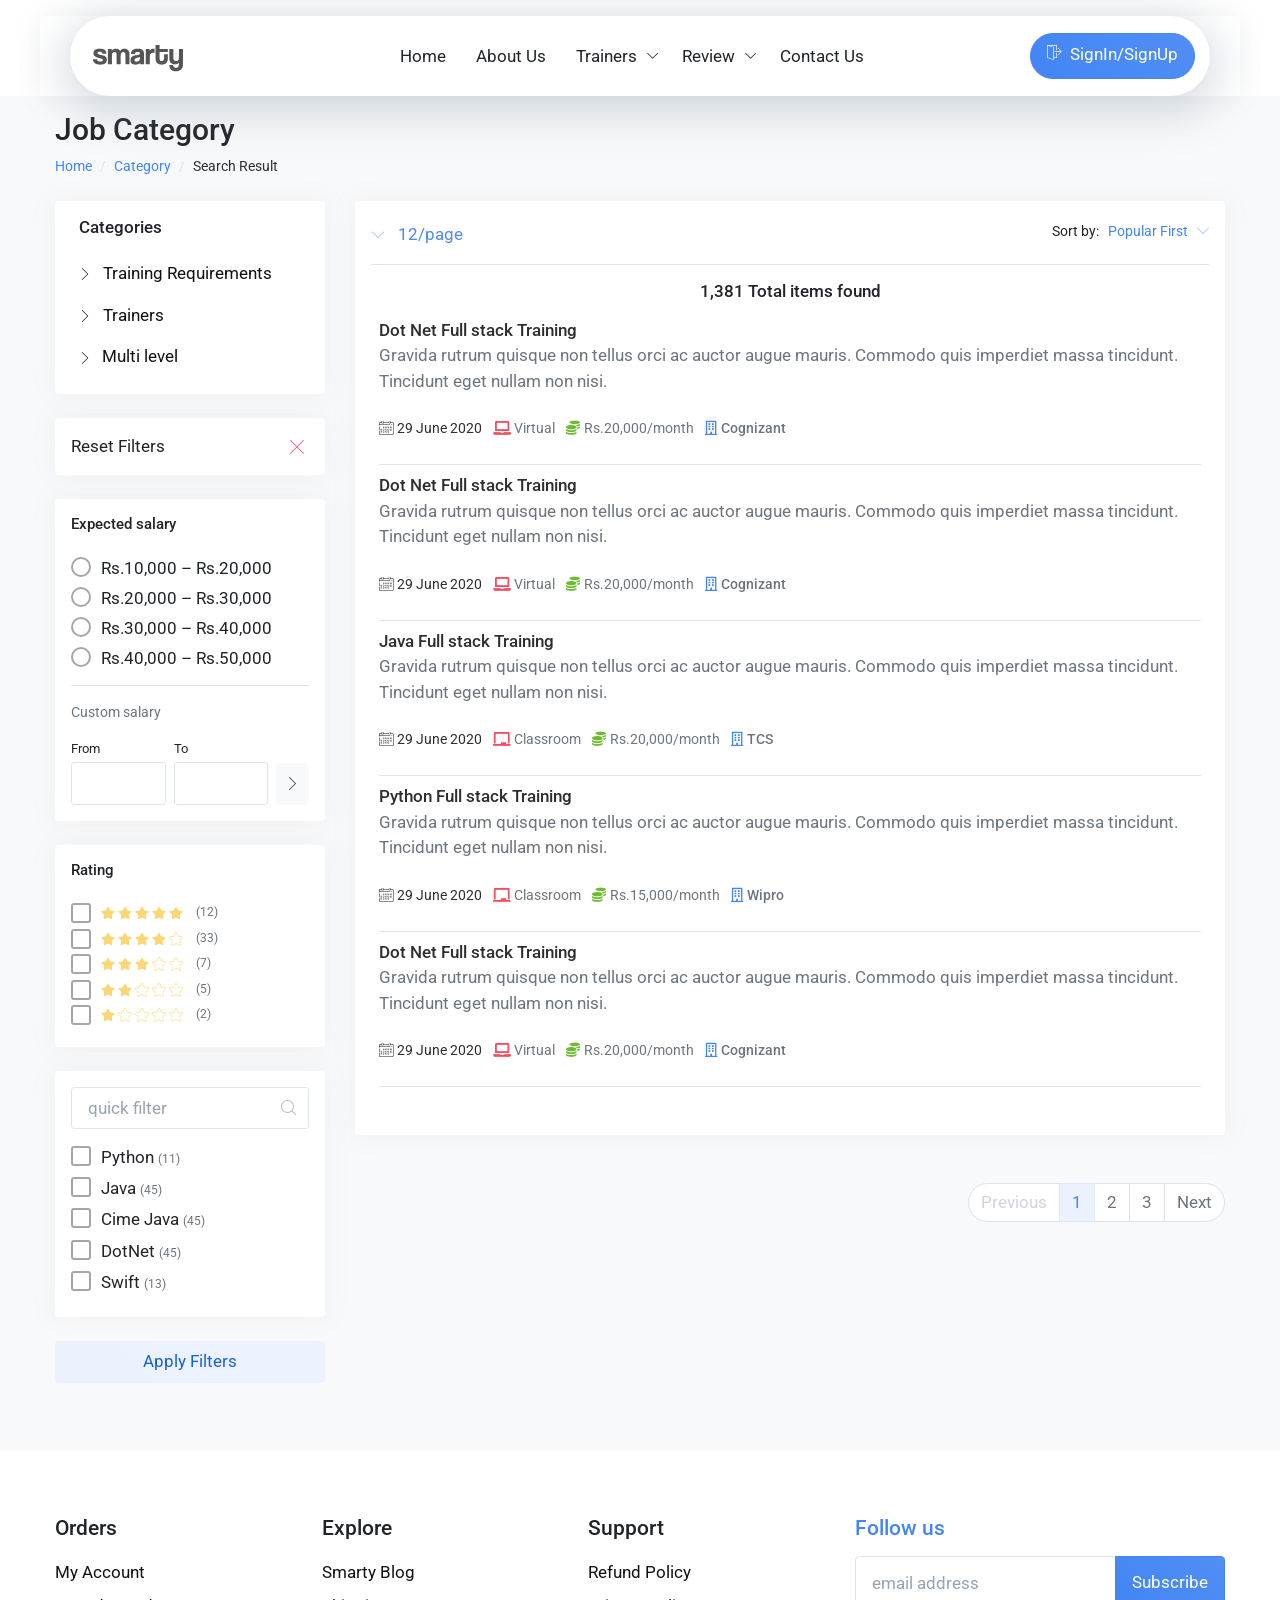
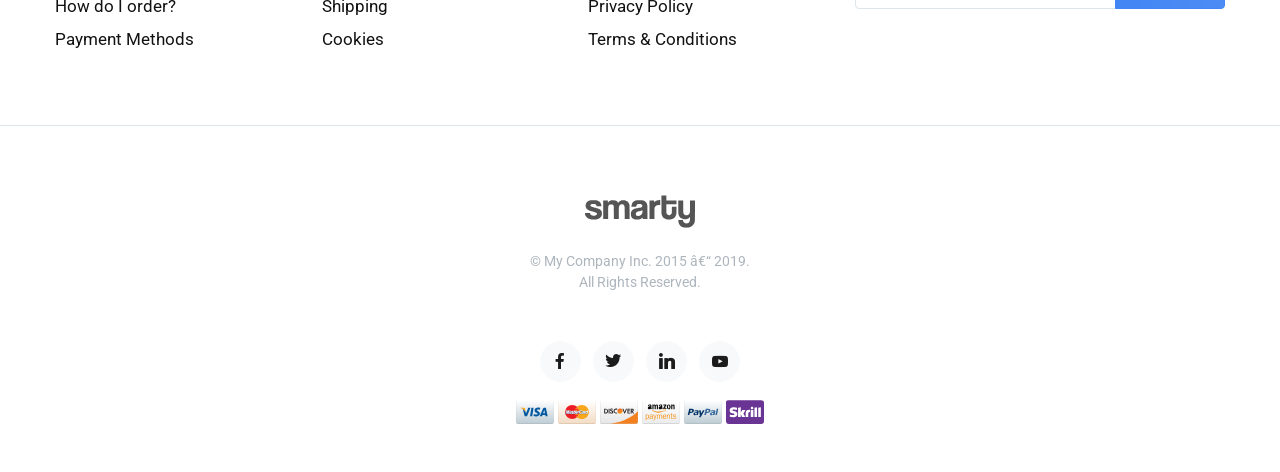
==== commit cfa6ead8: "filter problem fixed" ====
--- a/searchfunction.html
+++ b/searchfunction.html
@@ -975,21 +975,14 @@
 			<!-- / -->
 
 
-			<footer id="footer2" class="d-block d-md-none d-lg-none">
-				<div class="row">
-					
-					<div class="col-12">
-						<button class="clearfix btn btn-toggle btn-sm btn-block text-align-left shadow-md border rounded mb-1 d-block d-lg-none" data-target="#sidebar_filters" data-toggle-container-class="d-none d-sm-block bg-white shadow-md border animate-fadein rounded p-3 fullscreen" data-toggle-body-class="overflow-hidden">
+			
+						<a id="footer2" class="clearfix btn btn-toggle btn-sm btn-block text-align-left shadow-md border rounded mb-1 d-block d-lg-none" data-target="#sidebar_filters" data-toggle-container-class="d-none d-sm-block bg-white shadow-md border animate-fadein rounded p-3 fullscreen" data-toggle-body-class="overflow-hidden">
 							<i class="px-2 py-2 fs--15 float-start fi fi-eq-horizontal"></i>
 							<span class="h5 py-2 m-0 float-start">
 								Filters
 							</span>
-						</button>
-					</div>
-					
-				</div>
+						</a>
 			
-			</footer>
 
 
 			<!-- Footer -->
--- a/style.css
+++ b/style.css
@@ -35,4 +35,6 @@
     color: black;
     text-align: center;
     margin-bottom: 0;
+    z-index: 999;
+    opacity: 1 !important;
  }
